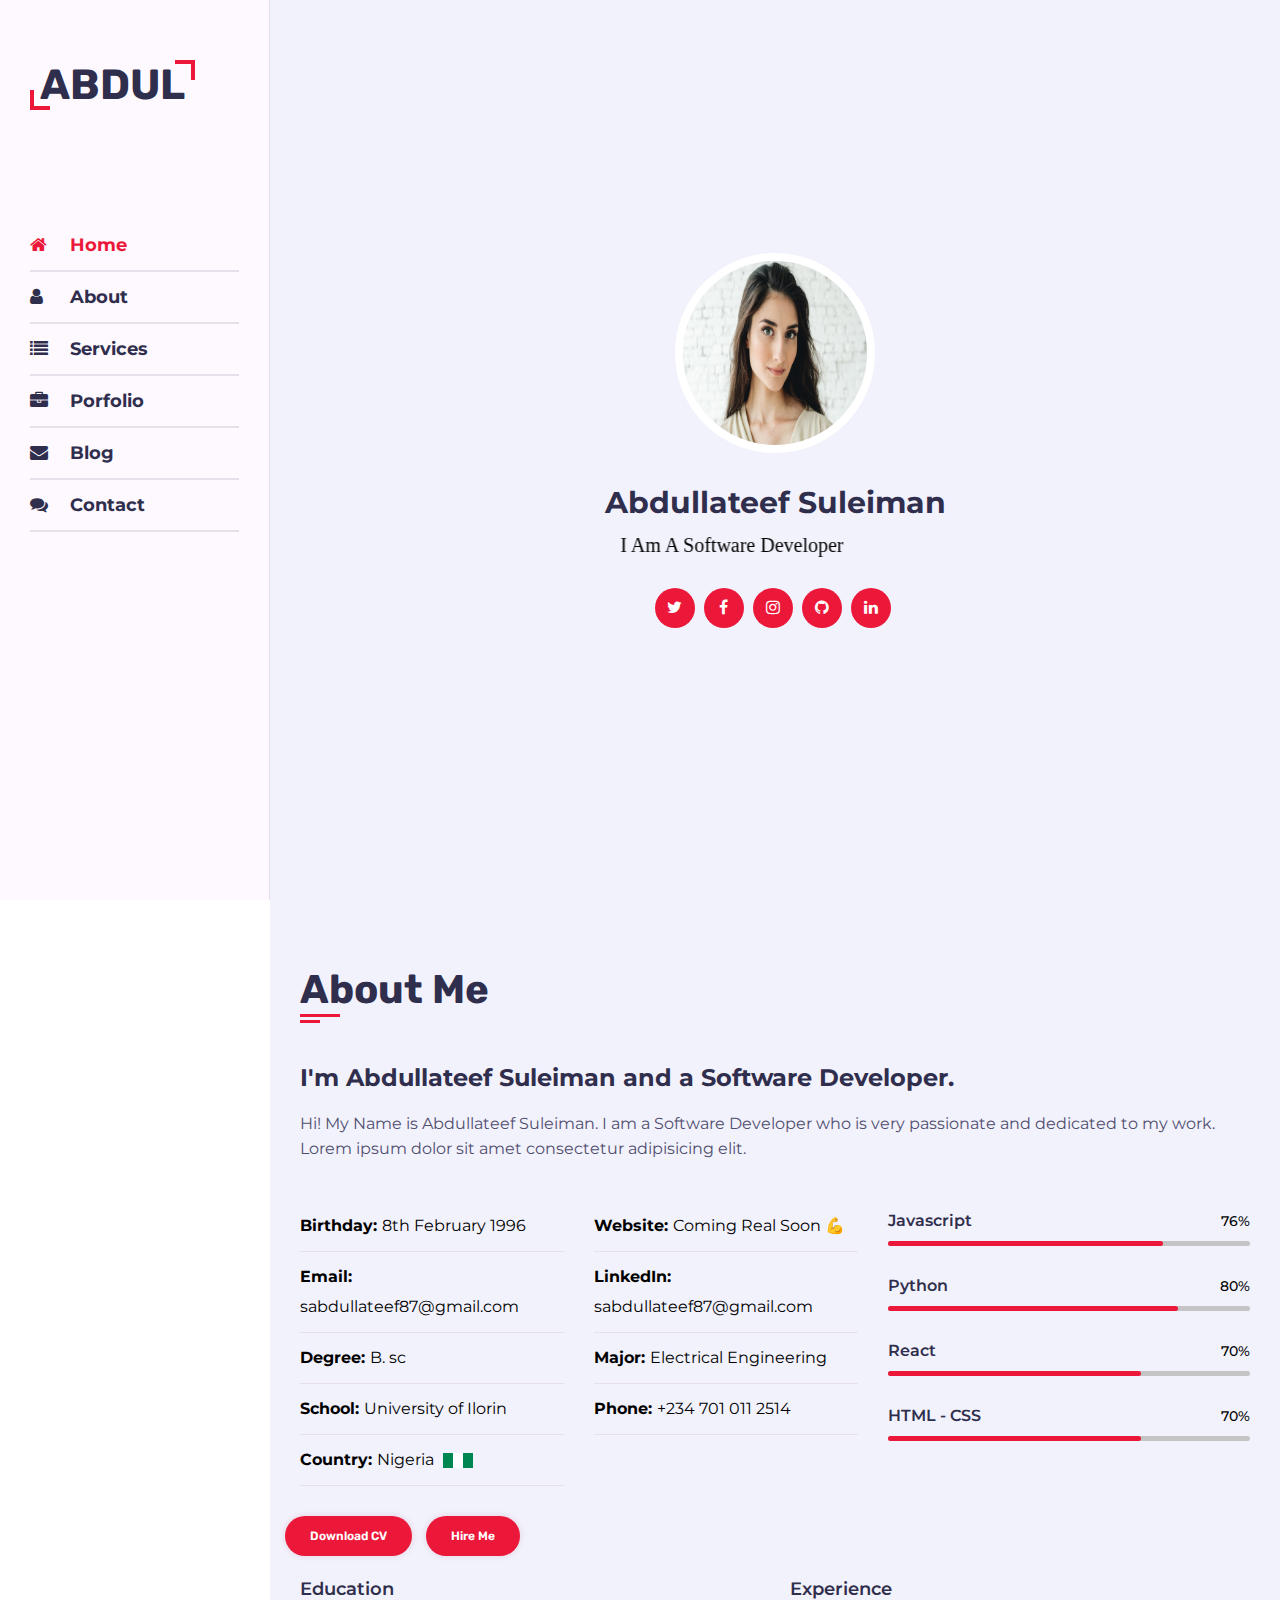
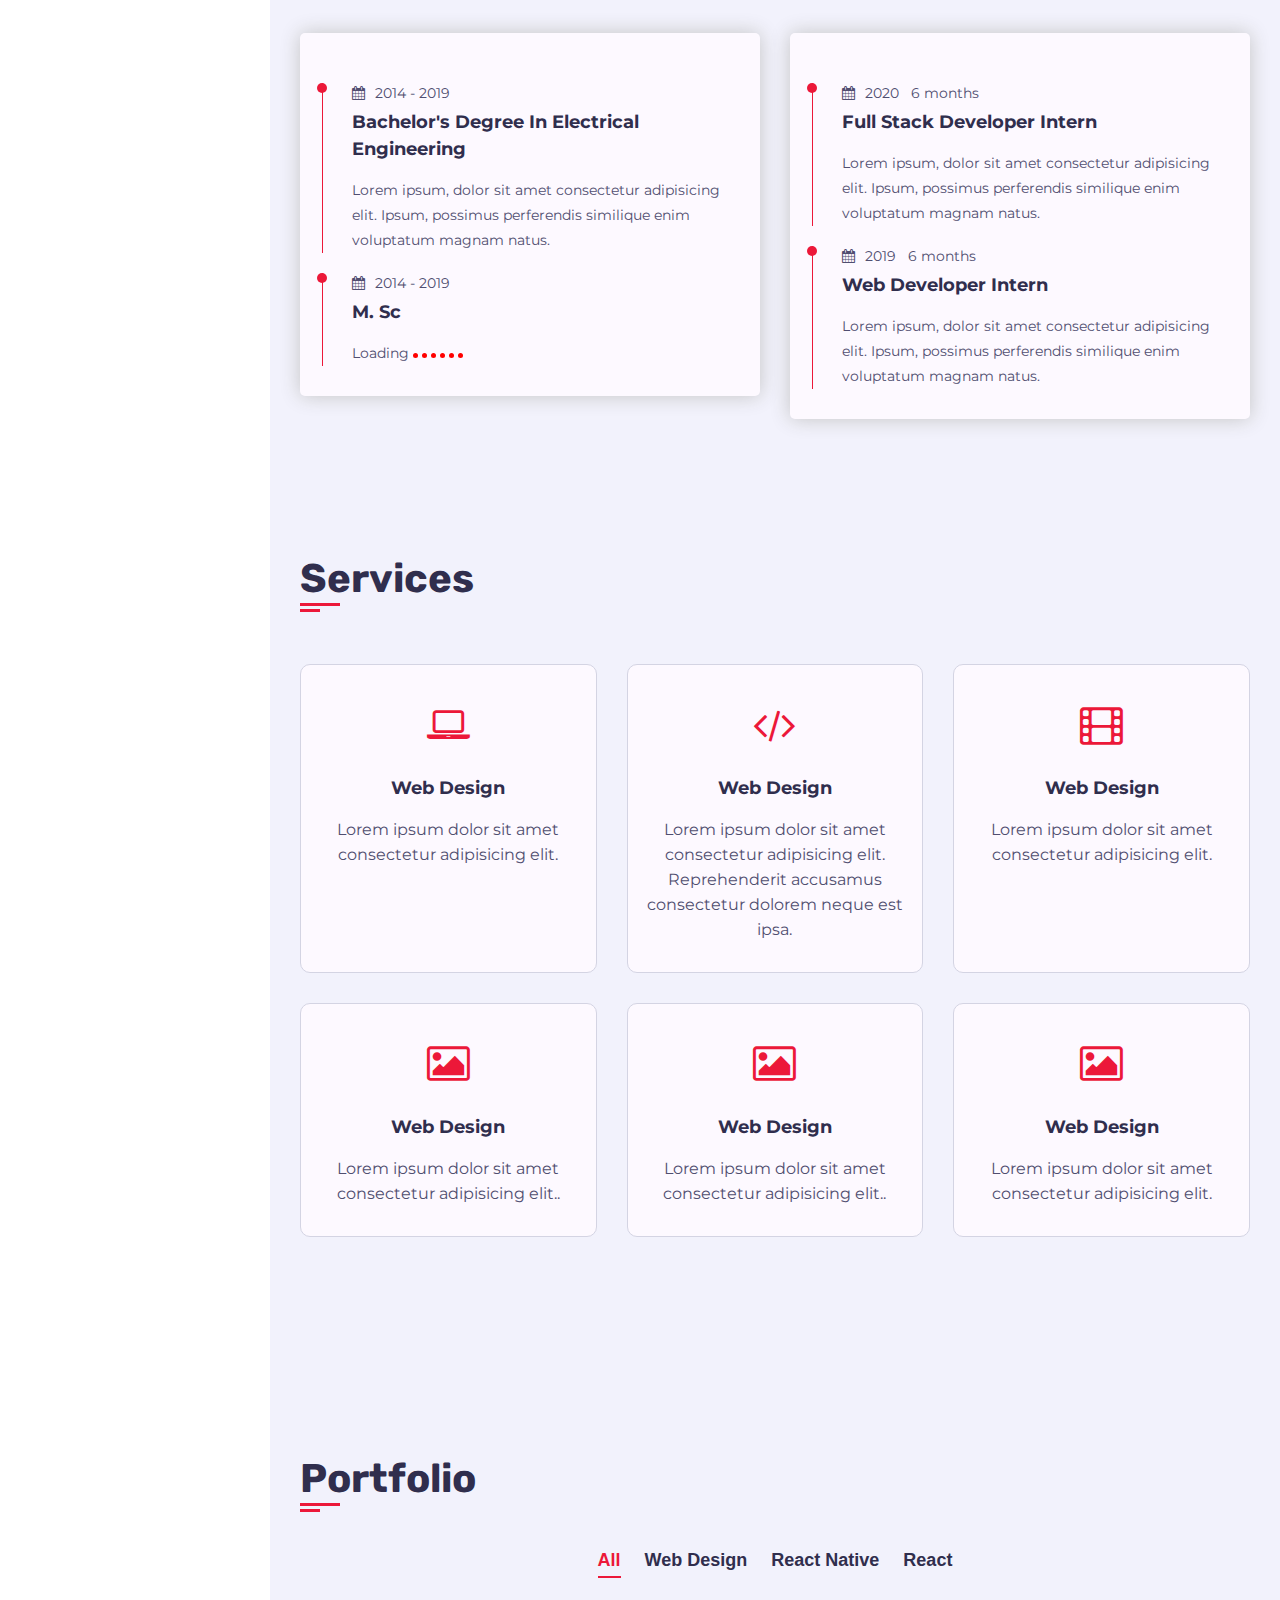
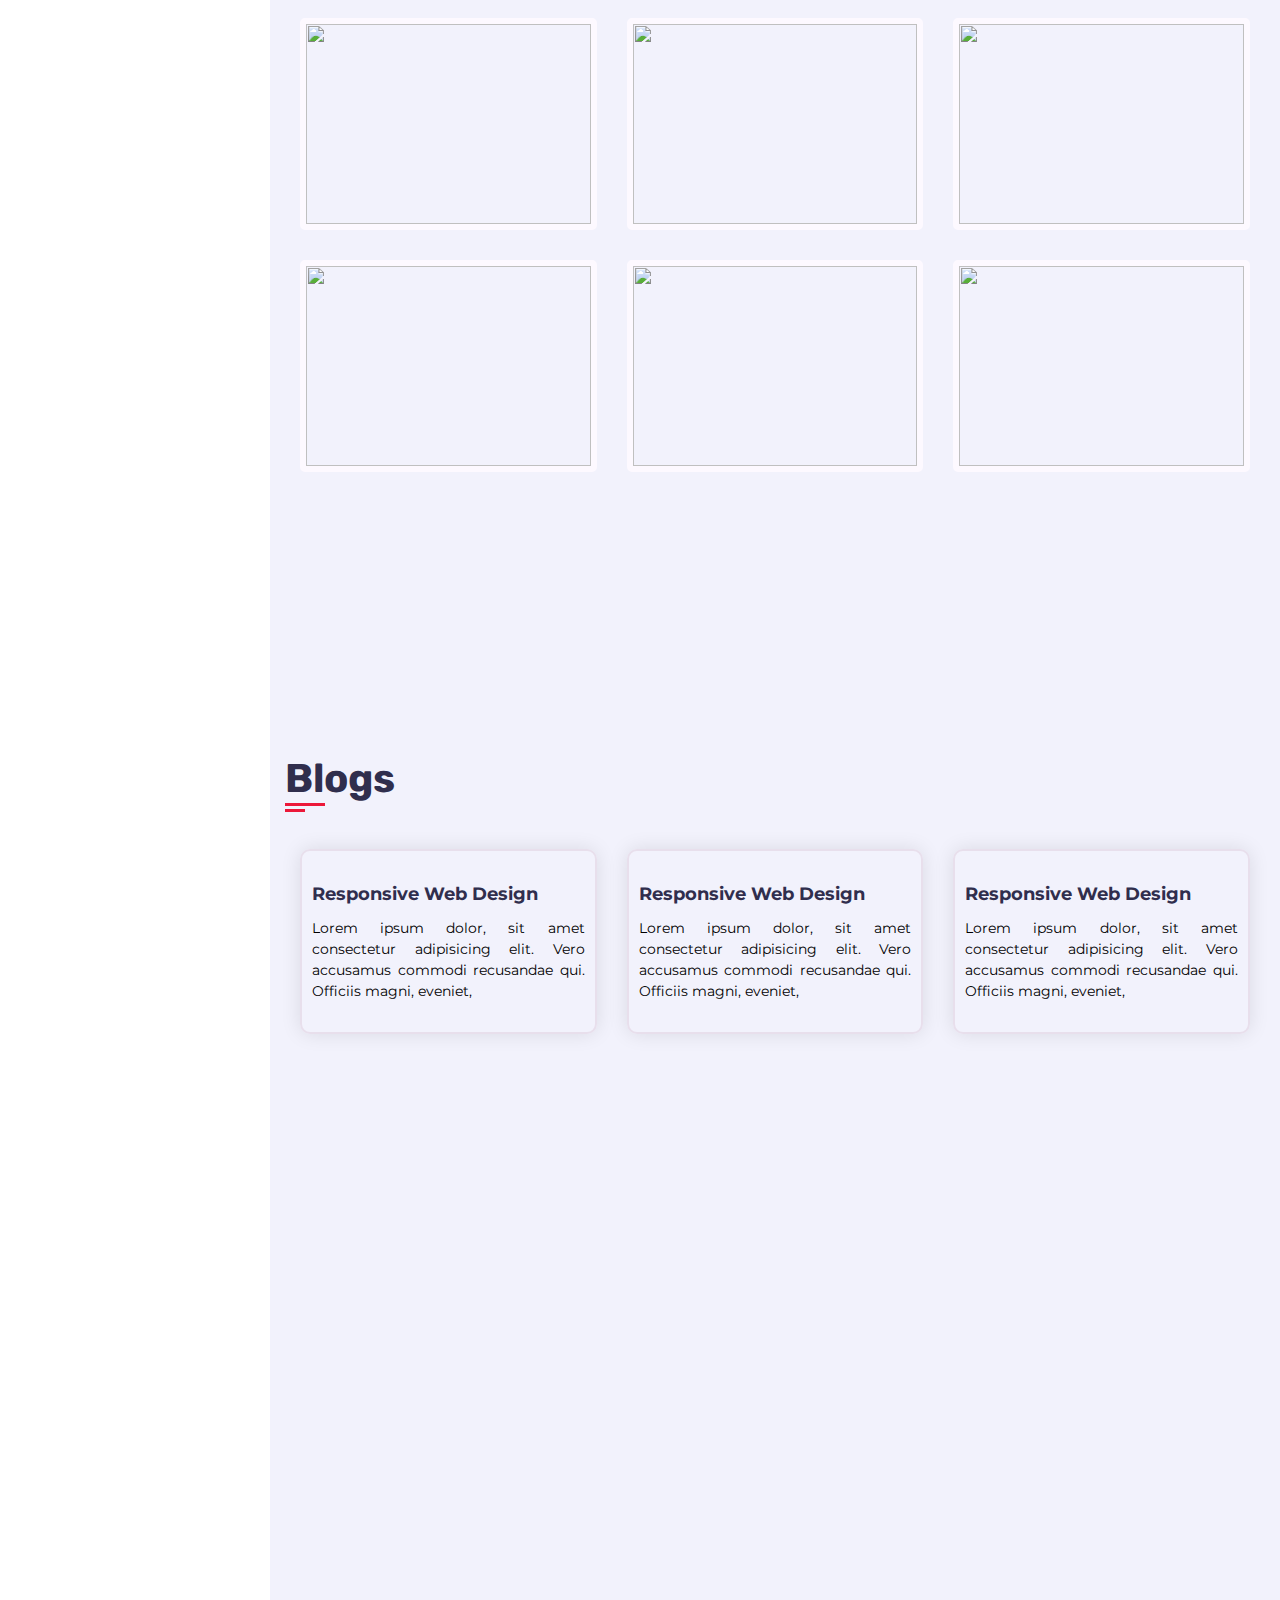
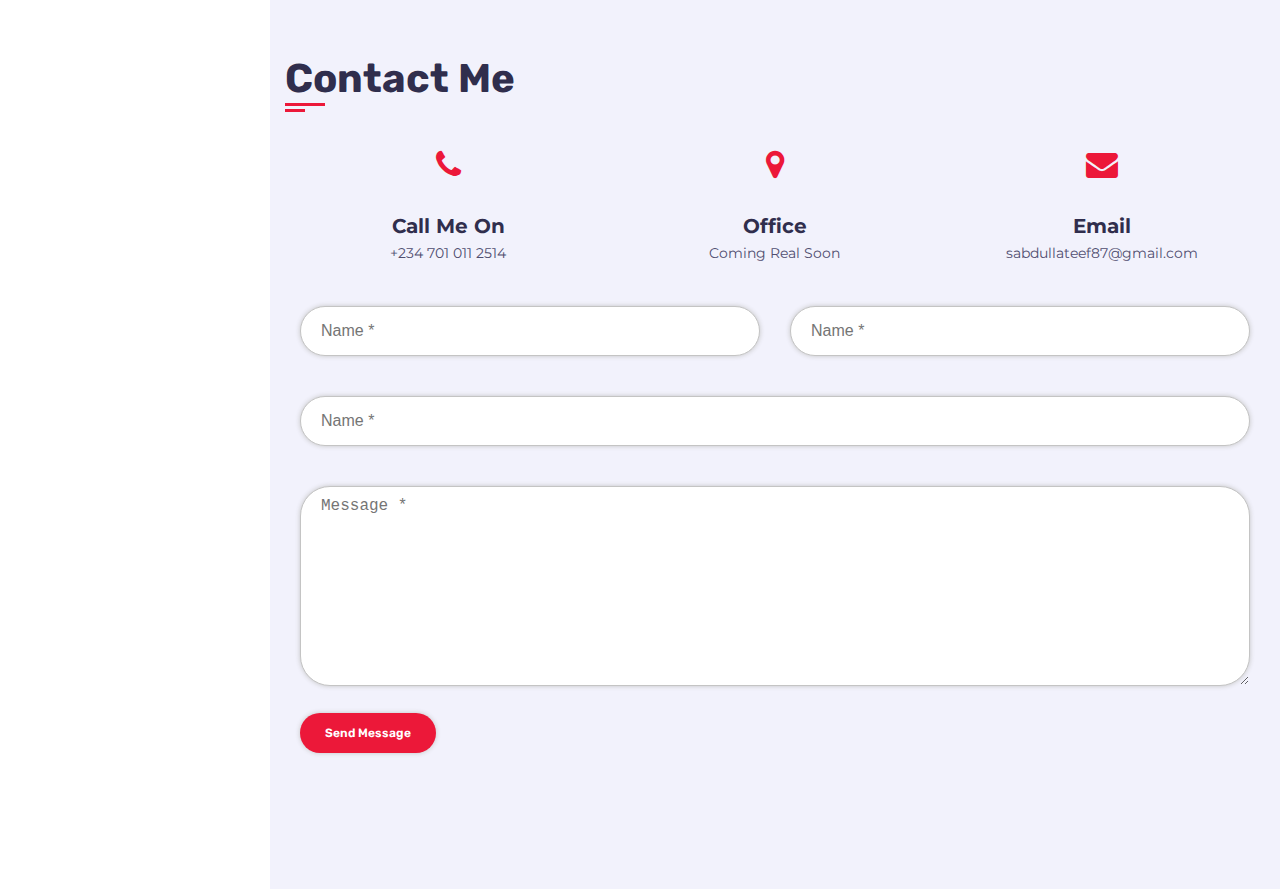
==== index.html @ 94147eec "pre submit" ====
<!DOCTYPE html>
<!--[if lt IE 7]>      <html class="no-js lt-ie9 lt-ie8 lt-ie7"> <![endif]-->
<!--[if IE 7]>         <html class="no-js lt-ie9 lt-ie8"> <![endif]-->
<!--[if IE 8]>         <html class="no-js lt-ie9"> <![endif]-->
<!--[if gt IE 8]>      <html class="no-js"> <!--<![endif]-->
<html>
  <head>
    <meta charset="utf-8" />
    <meta http-equiv="X-UA-Compatible" content="IE=edge" />
    <title>Abdullateef Suleimanp</title>
    <meta name="description" content="" />
    <meta name="viewport" content="width=device-width, initial-scale=1" />
    <link rel="stylesheet" href="CSS/styles.css" type="text/css" />
    <link rel="stylesheet" href="CSS/pink.css" type="text/css" />
  </head>
  <body>
    <!--[if lt IE 7]>
      <p class="browsehappy">
        You are using an <strong>outdated</strong> browser. Please
        <a href="#">upgrade your browser</a> to improve your experience.
      </p>
    <![endif]-->

    <!-- Main Container -->
    <div class="main-container">
      <!-- Aside Area -->
      <div class="aside">
        <!-- logo -->
        <div class="logo">
          <a href="#"> ABDUL</a>
        </div>

        <!-- Navbar Toggler -->
        <div class="nav-toggler">
          <span></span>
        </div>
        <!-- Nav -->
        <ul class="nav">
          <li>
            <a href="#" class="active"><i class="fa fa-home"></i>Home</a>
          </li>
          <li>
            <a href="#"><i class="fa fa-user"></i>About</a>
          </li>

          <li>
            <a href="#"><i class="fa fa-list"></i>Services</a>
          </li>
          <li>
            <a href="#"><i class="fa fa-briefcase"></i>Porfolio</a>
          </li>
          <li>
            <a href="#"><i class="fa fa-envelope"></i>Blog</a>
          </li>
          <li>
            <a href="#"><i class="fa fa-comments"></i>Contact</a>
          </li>
        </ul>
      </div>
      <!-- End Aside Area -->

      <!-- Main Content -->
      <div class="main-content">
        <!-- home sections -->
        <section class="home section">
          <div class="before-intro">
            <div class="intro">
              <img
                src="Images/01-shutterstock_476340928-Irina-Bg.jpg"
                alt="Suleiman Abdullateef"
              />
              <h1>Abdullateef Suleiman</h1>
              <p>
                <marquee
                  behavior="alternate"
                  direction="right"
                  scrolldelay="300"
                >
                  I Am A Software Developer
                </marquee>
              </p>
              <div class="social-links">
                <a href="#"><i class="fa fa-twitter"></i></a>
                <a href="#"><i class="fa fa-facebook"></i></a>
                <a href="#"><i class="fa fa-instagram"></i></a>
                <a href="#"><i class="fa fa-github"></i></a>
                <a href="#"><i class="fa fa-linkedin"></i></a>
              </div>
            </div>
          </div>
        </section>
        <!-- end of home sections -->

        <!-- About section starts -->
        <section class="about section">
          <div class="container">
            <div class="row">
              <div class="section-title padd-15">
                <h1>About Me</h1>
              </div>
            </div>
            <div class="row">
              <div class="about-content padd-15">
                <div class="row padd-15">
                  <div class="about-text">
                    <h3>I'm Abdullateef Suleiman and a Software Developer.</h3>
                    <p>
                      Hi! My Name is Abdullateef Suleiman. I am a Software
                      Developer who is very passionate and dedicated to my work.
                      Lorem ipsum dolor sit amet consectetur adipisicing elit.
                    </p>
                  </div>
                </div>

                <div class="row">
                  <div class="personal-info padd-15">
                    <div class="row">
                      <div class="info-item padd-15">
                        <p>Birthday: <span> 8th February 1996</span></p>
                      </div>
                      <div class="info-item padd-15">
                        <p>
                          Website:
                          <span
                            > Coming Real Soon
                              &#x1F4AA;</span
                            ></span
                          >
                        </p>
                      </div>
                      <div class="info-item padd-15">
                        <p>Email: <span> sabdullateef87@gmail.com</span></p>
                      </div>
                      <div class="info-item padd-15">
                        <p>LinkedIn: <span> sabdullateef87@gmail.com</span></p>
                      </div>
                      <div class="info-item padd-15">
                        <p>Degree: <span> B. sc</span></p>
                      </div>
                      <div class="info-item padd-15">
                        <p>
                          Major:
                          <span> Electrical Engineering</span>
                        </p>
                      </div>
                      <div class="info-item padd-15">
                        <p>
                          School:
                          <span> University of Ilorin</span>
                        </p>
                      </div>
                      <div class="info-item padd-15">
                        <p>Phone: <span> +234 701 011 2514</span></p>
                      </div>
                      <div class="info-item padd-15">
                        <p>Country: <span> Nigeria <span class="flag"></span></span></p>
                        
                      </div>
                    </div>

                    <div class="row">
                      <div class="buttons padd">
                        <a href="" class="btn">
                          Download CV
                        </a>
                          <a href="" class="btn">
                            Hire Me
                          </a>
                      </div>
                    </div>
                  </div>

                  <div class="skills padd-15">
                    <div class="row ">
                      <div class="skill-item padd-15">
                        <h5>Javascript</h5>
                        <div class="progress">
                          <div class="progress-in" style="width: 76%;"></div>
                          <div class="skill-percent">76%</div>
                        </div>
                      </div>

                      <div class="skill-item padd-15">
                        <h5>Python</h5>
                        <div class="progress">
                          <div class="progress-in" style="width: 80%;"></div>
                          <div class="skill-percent">80%</div>
                        </div>
                      </div>

                      <div class="skill-item padd-15">
                        <h5>React</h5>
                        <div class="progress">
                          <div class="progress-in" style="width: 70%;"></div>
                          <div class="skill-percent">70%</div>
                        </div>
                      </div>

                      <div class="skill-item padd-15">
                        <h5>HTML - CSS</h5>
                        <div class="progress">
                          <div class="progress-in" style="width: 70%;"></div>
                          <div class="skill-percent">70%</div>
                        </div>
                      </div>
                    </div>
                  </div>
                </div>


                
                <div class="row ed-ex">
                  <!-- Beginneing of educatiton -->
                  <div class="education padd-15">
                    <h3 class="title">
                      Education
                    </h3>
                    <div class="row">
                      <div class="timeline-box padd-15">
                        <div class="timeline shadow-dark">

                          <!-- timeline item starts -->
                          <div class="timeline-item">
                            <div class="circle-dot"></div>
                            <h6 class="timeline-date">
                              <i class="fa fa-calendar"></i> 2014 - 2019
                            </h6>
                            <h4 class="timeline-title">Bachelor's Degree in Electrical Engineering</h4>
                            <p class="timeline-text">Lorem ipsum, dolor sit amet consectetur adipisicing elit. 
                              Ipsum, possimus perferendis similique enim voluptatum magnam natus. 
                             </p>
                          </div>
                          <!-- timeline item ends -->

                          <!-- timeline item starts -->
                          <div class="timeline-item">
                            <div class="circle-dot"></div>
                            <h6 class="timeline-date">
                              <i class="fa fa-calendar"></i> 2014 - 2019
                            </h6>
                            <h4 class="timeline-title">M. sc</h4>
                            <p class="timeline-text">
                              Loading 
                              <span class="dots1"></span>
                              <span class="dots2"></span>
                              <span class="dots3"></span>
                              <span class="dots4"></span>
                              <span class="dots5"></span>
                              <span class="dots6"></span>
                            </p>
                          </div>
                          <!-- timeline item ends -->
                        </div>
                      </div>
                    </div>
                  </div>

                  <!-- Beginning of experience -->
                  <div class="experience padd-15">
                    <h3 class="title">
                      Experience
                    </h3>

                    <div class="row">
                      <div class="timeline-box padd-15">
                        <div class="timeline shadow-dark">

                          <!-- timeline item starts -->
                          <div class="timeline-item">
                            <div class="circle-dot"></div>
                            <h6 class="timeline-date">
                              <i class="fa fa-calendar"></i> 2020 &nbsp; 6 months
                            </h6>
                            <h4 class="timeline-title">Full Stack Developer Intern</h4>
                            <p class="timeline-text">Lorem ipsum, dolor sit amet consectetur adipisicing elit. 
                              Ipsum, possimus perferendis similique enim voluptatum magnam natus. 
                             </p>
                          </div>
                          <!-- timeline item ends -->

                          <!-- timeline item starts -->
                          <div class="timeline-item">
                            <div class="circle-dot"></div>
                            <h6 class="timeline-date">
                              <i class="fa fa-calendar"></i> 2019 &nbsp; 6 months
                            </h6>
                            <h4 class="timeline-title">Web developer intern </h4>
                            <p class="timeline-text">Lorem ipsum, dolor sit amet consectetur adipisicing elit. 
                              Ipsum, possimus perferendis similique enim voluptatum magnam natus. 
                              </p>
                          </div>
                          <!-- timeline item ends -->
                        </div>
                      </div>
                    </div>

                  </div>
                </div>

              </div>
            </div>
          </div>
        </section>
        <!-- end About sections -->

        <!-- services section -->
        <section class="services section">

          <div class="container">
            <div class="row">
              <div class="section-title padd-15">
                <h1>Services</h1>
              </div>
            </div>
            <div class="row">
              <!-- Sevice items -->
                <div class="service-item padd-15">
                  <div class="service-item-inner">
                    <div class="icon"><i class="fa fa-laptop"></i></div>
                    <h4>Web Design</h4>
                    <p>Lorem ipsum dolor sit amet consectetur adipisicing elit.</p>
                  </div>
                </div>
              <!-- end of service items -->
              <!-- Sevice items -->
                <div class="service-item padd-15">
                  <div class="service-item-inner">
                    <div class="icon"><i class="fa fa-code"></i></div>
                    <h4>Web Design</h4>
                    <p>Lorem ipsum dolor sit amet consectetur adipisicing elit.
                  Reprehenderit accusamus consectetur dolorem neque est ipsa.
                    </p>
                  </div>
              <!-- end of service items -->
            </div>

            <!-- Sevice items -->
            
              <div class="service-item padd-15">
                <div class="service-item-inner">
                  <div class="icon"><i class="fa fa-film"></i></div>
                  <h4>Web Design</h4>
                  <p>Lorem ipsum dolor sit amet consectetur adipisicing elit.</p>
                </div>
              </div>
            
            <!-- end of service items -->

            <!-- Sevice items -->
            
              <div class="service-item padd-15">
                <div class="service-item-inner">
                  <div class="icon"><i class="fa fa-photo"></i></div>
                  <h4>Web Design</h4>
                  <p>Lorem ipsum dolor sit amet consectetur adipisicing elit..</p>
                </div>
              </div>
           
            <!-- end of service items -->
            <!-- Sevice items -->
            
            <div class="service-item padd-15">
              <div class="service-item-inner">
                <div class="icon"><i class="fa fa-photo"></i></div>
                <h4>Web Design</h4>
                <p>Lorem ipsum dolor sit amet consectetur adipisicing elit..</p>
              </div>
            </div>
         
          <!-- end of service items -->
          <!-- Sevice items -->
            
          <div class="service-item padd-15">
            <div class="service-item-inner">
              <div class="icon"><i class="fa fa-photo"></i></div>
              <h4>Web Design</h4>
              <p>Lorem ipsum dolor sit amet consectetur adipisicing elit.</p>
            </div>
          </div>
          </div>
        </div>
        </section>
        <!-- end of services sections -->


        <!-- portfolio section  -->
        <section class="portfolio section">
          <div class="container">
            <div class="row">
              <div class="section-title padd-15">
                <h1>
                  Portfolio
                </h1>
              </div>
            </div>

            <div class="row">
              <div class="portfolio-filter padd-15">
                <button type="button" class="active" data-filter="all">All</button>
                <button type="button" data-filter="web-design">Web Design</button>
                <button type="button" data-filter="react-native">React Native</button>
                <button type="button" data-filter="react">React</button>
              </div>
            </div>

            <div class="row">

              <!-- portfolio item -->
              <div class="portfolio-item padd-15" data-category="web-design">
                <div class="portfolio-item-inner">
                  <div class="portfolio-img">
                    <img src="images/1.jpg" alt="">
                  </div>
                  <div class="portfolio-info">
                    <h4>Web Design</h4>
                    <div class="icon">
                      <i class="fa fa-search"></i>
                    </div>
                  </div>
                </div>
              </div>
              <!-- portfolio item ends -->

              <!-- portfolio item -->
              <div class="portfolio-item padd-15" data-category="web-design">
                <div class="portfolio-item-inner">
                  <div class="portfolio-img">
                    <img src="images/2.jpg" alt="">
                  </div>
                  <div class="portfolio-info">
                    <h4>Web Design</h4>
                    <div class="icon">
                      <i class="fa fa-search"></i>
                    </div>
                  </div>
                </div>
              </div>
              <!-- portfolio item ends -->

              <!-- portfolio item -->
              <div class="portfolio-item padd-15" data-category="react">
                <div class="portfolio-item-inner">
                  <div class="portfolio-img">
                    <img src="images/3.jpg" alt="">
                  </div>
                  <div class="portfolio-info">
                    <h4>React</h4>
                    <div class="icon">
                      <i class="fa fa-search"></i>
                    </div>
                  </div>
                </div>
              </div>
              <!-- portfolio item ends -->

              <!-- portfolio item -->
              <div class="portfolio-item padd-15" data-category="react">
                <div class="portfolio-item-inner">
                  <div class="portfolio-img">
                     <img src="images/4.jpg" alt="">
                  </div>
                  <div class="portfolio-info">
                    <h4>React</h4>
                    <div class="icon">
                      <i class="fa fa-search"></i>
                    </div>
                  </div>
                </div>
              </div>
              <!-- portfolio item ends -->
              <!-- portfolio item -->
              <div class="portfolio-item padd-15" data-category="react-native">
                <div class="portfolio-item-inner">
                  <div class="portfolio-img">
                     <img src="images/5.jpg" alt="">
                  </div>
                  <div class="portfolio-info">
                    <h4>React Native</h4>
                    <div class="icon">
                      <i class="fa fa-search"></i>
                    </div>
                  </div>
                </div>
              </div>
              <!-- portfolio item ends -->
              <!-- portfolio item -->
              <div class="portfolio-item padd-15" data-category="react-native">
                <div class="portfolio-item-inner">
                  <div class="portfolio-img">
                     <img src="images/6.jpg" alt="">
                  </div>
                  <div class="portfolio-info">
                    <h4>React Native</h4>
                    <div class="icon">
                      <i class="fa fa-search"></i>
                    </div>
                  </div>
                </div>
              </div>
              <!-- portfolio item ends -->
            </div>
          </div>
        </section>
        <!-- end of portfolio section  -->

        <!-- blog section  -->
        <section class="blog section">
          <div class="container">
            <div class="row">
              <div class="section-title">
                <h1>Blogs</h1>
              </div>
            </div>

            <div class="row">
              <!-- blg item -->
              <div class="blog-item  padd-15">
                <div class="blog-item-inner">
                  <div class="blog-img">
                    <img src="images/1.jpg" alt="">
                    <div class="blog-date">
                      4 Jun 2020
                    </div>
                  </div>
                  <div class="blog-info">
                    <h4 class="blog-title">Responsive Web Design</h4>
                    <p class="blog-description">Lorem ipsum dolor, 
                      sit amet consectetur adipisicing elit.
                      Vero accusamus commodi recusandae qui. Officiis magni, eveniet,
                      
                      
                    </p>
                  </div>
                </div>
              </div>
              <!-- blog item end -->

              <!-- blg item -->
              <div class="blog-item padd-15">
                <div class="blog-item-inner">
                  <div class="blog-img">
                    <img src="images/1.jpg" alt="">
                    <div class="blog-date">
                      4 Jun 2020
                    </div>
                  </div>
                  <div class="blog-info">
                    <h4 class="blog-title">Responsive Web Design</h4>
                    <p class="blog-description">Lorem ipsum dolor, 
                      sit amet consectetur adipisicing elit.
                      Vero accusamus commodi recusandae qui. Officiis magni, eveniet,
                      
                      
                    </p>
                  </div>
                </div>
              </div>
              <!-- blog item end -->

              <!-- blg item -->
              <div class="blog-item  padd-15">
                <div class="blog-item-inner">
                  <div class="blog-img">
                    <img src="images/1.jpg" alt="">
                    <div class="blog-date">
                      4 Jun 2020
                    </div>
                  </div>
                  <div class="blog-info">
                    <h4 class="blog-title">Responsive Web Design</h4>
                    <p class="blog-description">Lorem ipsum dolor, 
                      sit amet consectetur adipisicing elit.
                      Vero accusamus commodi recusandae qui. Officiis magni, eveniet,
                      
                      
                    </p>
                  </div>
                </div>
              </div>
              <!-- blog item end -->
            </div>

            
          </div>
        </section>
        <!-- end of blog section  -->

        <!-- contact section  -->
        <section class="contact section">
          <div class="container"> 
            <div class="row">
              <div class="section-title">
                <h1>Contact Me</h1>
              </div>
            </div>

            <div class="row">
                <div class="contact-info-item padd-15">
                  <div class="icon"><i class="fa fa-phone"></i> </div>
                  <h4>Call Me On</h4>
                  <p>+234 701 011 2514</p>
                </div>
  
                <div class="contact-info-item padd-15">
                  <div class="icon"><i class="fa fa-map-marker"></i> </div>
                  <h4>Office</h4>
                  <p>Coming Real Soon</p>
                </div>
  
                <div class="contact-info-item padd-15">
                  <div class="icon"><i class="fa fa-envelope"></i> </div>
                  <h4>Email</h4>
                  <p>sabdullateef87@gmail.com</p>
                </div>
            </div>

            <!-- contact form part  -->
            <!-- <div class="row"> -->
              <form action="" class="contact-form"> 
                <div class="row">
                  <div class="form-group col-6 padd-15">
                    <input type="text" class="form-control" placeholder="Name *">
                  </div>

                  <div class="form-group col-6 padd-15">
                    <input type="text" class="form-control" placeholder="Name *">
                  </div>
                </div>

                <div class="row">
                  <div class="form-group col-12 padd-15">
                    <input type="text" class="form-control" placeholder="Name *">
                  </div>
                </div>

                <div class="row">
                  <div class="form-group col-12 padd-15">
                    <textarea type="text" class="form-control" placeholder="Message *"></textarea>
                  </div>
                </div>

                <div class="row">
                  <div class="form-group col-12 padd-15">
                    <button type="submit" class="btn">
                      Send Message
                    </button>
                  </div>
                </div>
              </form>
            <!-- </div> -->

            <!-- end of contact form   -->
          </div>
        </section>
        <!-- end of contact section  -->
        
      <!-- End Main Content -->
    </div>
    <!-- Main Container -->
          <div class="lightbox">
            <div class="lightbox-content">
              <div class="lightbox-close">&times;</div>
              <div class="lightbox-img">
                <img src="" alt="">
              </div>
              <div class="lightbox-caption">
                <div class="caption-text">
                 
                </div>
                <div class="caption-count"></div>
              </div>
            </div>
            <div class="lightbox-controls">
              <div class="prev" onclick="previousItem()"><i class="fa fa-angle-left"></i></div>
              <div class="next" onclick="nextItem()"><i class="fa fa-angle-right"></i></div>
            </div>
          </div>

    <script src="JS/script.js" async defer></script>
  </body>
</html>
---- CSS/styles.css ----
@import url("https://stackpath.bootstrapcdn.com/font-awesome/4.7.0/css/font-awesome.min.css");
@import url("https://fonts.googleapis.com/css2?family=Montserrat:wght@300;400;500;600&display=swap");
@import url("https://fonts.googleapis.com/css2?family=Montserrat:wght@300;400;500;600&family=Rubik:wght@600;700;800&display=swap");
/* General Styles */
body {
  margin: 0;
  line-height: 1.5;
  font-family: "Montserrat", sans-serif;
  font-weight: 400;
}
* {
  margin: 0;
  padding: 0;
  outline: none;
  box-sizing: border-box;
  text-decoration: none;
}
::before,
::after {
  box-sizing: border-box;
}

.section {
  background-color: #f2f2fc;
  min-height: 100vh;
  display: block;
  padding: 0 30px;
}
.section .container {
  padding-top: 60px;
  padding-bottom: 70px;
}
.section-title {
  /* background-color: red; */
  width: 100%;
  flex: 0 0 100%;
}
.section-title h1 {
  font-size: 40px;
  color: #302e4d;
  font-family: "Rubik", sans-serif;
  font-weight: 700;
  position: relative;
  margin-bottom: 40px;
}
.section-title h1::before {
  content: "";
  width: 40px;
  height: 3px;
  background-color: #ec1839;
  position: absolute;
  top: 90%;
  left: 0px;
}
.section-title h1::after {
  content: "";
  width: 20px;
  height: 3px;
  background-color: #ec1839;
  position: absolute;
  top: 100%;
  left: 0px;
}

.row {
  display: flex;
  flex-wrap: wrap;
  margin-right: -15px;
  margin-left: -15px;
  position: relative;
}
.padd-15 {
  padding-left: 15px;
  padding-right: 15px;
}
.main-content {
  padding-left: 270px;
}
.container {
  max-width: 1100px;
  /* background-color: red; */
  margin: auto;
}
/* Aside style */
.aside {
  width: 270px;
  background-color: #fdf9ff;
  position: fixed;
  height: 100%;
  left: 0;
  top: 0;
  z-index: 10;
  border-right: 1px solid #e8dfec;
  padding: 30px;
}
.aside .logo {
  padding: 30px 0;
  transition: all 0.3s ease;
}
.aside .logo:hover {
  transform: scale(0.95);

  color: #302e4d;
}

.aside .nav {
  /* background-color: #ededed; */
  margin: 80px 0;
  list-style: none;
}
.aside .logo a {
  font-size: 42px;
  font-family: "Rubik", sans-serif;
  color: #302e4d;
  font-weight: 700;
  text-decoration: none;
  display: inline-block;
  /* background-color: #ededed; */
  position: relative;
  padding: 0 10px;
  line-height: 50px;
  animation: changeColor 5s infinite;
}
@keyframes changeColor {
  0% {
    color: #302e4d;
  }
  50% {
    color: blue;
  }
  100% {
    color: #ec1839;
  }
}

.aside .logo a::before {
  content: "";
  width: 20px;
  height: 20px;
  border-bottom: 4px solid #ec1839;
  border-left: 4px solid #ec1839;
  position: absolute;
  bottom: 0;
  left: 0;
}

.aside .logo a::after {
  content: "";
  width: 20px;
  height: 20px;
  border-top: 4px solid #ec1839;
  border-right: 4px solid #ec1839;
  position: absolute;
  top: 0;
  right: 0;
}
.aside .nav-toggler {
  width: 40px;
  height: 40px;
  border-radius: 5px;
  background-color: #ffffff;
  position: fixed;
  top: 30px;
  left: 300px;
  z-index: 20;
  display: flex;
  justify-content: center;
  align-items: center;
  display: none;
  /* position: relative; */
}
.aside .nav-toggler span {
  height: 3px;
  width: 25px;
  /* display: inline-block; */
  /* display: none; */
  border-radius: 20px;
  background-color: #ec1839;
  position: relative;
}
.aside .nav-toggler span::before {
  content: "";
  position: absolute;
  height: 3px;
  width: 25px;
  background-color: #ec1839;
  left: 0;
  top: -6px;
}
.aside .nav-toggler span::after {
  content: "";
  position: absolute;
  height: 3px;
  width: 25px;
  background-color: #ec1839;
  left: 0;
  top: 6px;
}
.aside .nav li {
  display: block;
  border-bottom: 2px solid #e8dfec;
}
.aside .nav li {
  display: block;
  border-bottom: 2px solid #e8dfec;
}
.aside .nav li a {
  text-decoration: none;
  font-size: 18px;
  font-weight: 700;
  color: #302e4d;
  line-height: 50px;
  transition: all 0.3s ease;
  display: block;
}
.aside .nav li a:not(.active):hover {
  padding-left: 5px;
  color: #ec1839;
}
.aside .nav li a .fa {
  margin-right: 10px;
  display: inline-block;
  width: 30px;
  height: 30px;
}

/* Home style */

.home {
  display: flex;
}
.home .before-intro {
  margin: auto;
}
.home .intro {
  text-align: center;
}
.home .intro img {
  width: 200px;
  height: 200px;
  border-radius: 50%;
  border: 8px solid #ffffff;
}
.home .intro h1 {
  font-size: 30px;
  color: #302e4d;
  font-weight: 700;
  margin: 20px 0 5px 0px;
}
.home .intro p {
  font-size: 20px;
  font-weight: 100;
  font-family: cursive;
  text-decoration: none;
  /* color: #ec1839; */
}

.home .intro .social-links {
  margin: 20px 0;
  display: block;
}
.home .intro .social-links a {
  height: 40px;
  width: 40px;
  display: inline-block;
  text-align: center;
  line-height: 40px;
  color: #ffffff;
  background-color: #ec1839;
  border-radius: 50%;
  margin-right: 5px;
  transition: all 0.1s ease;
}
.home .intro .social-links a:hover {
  transform: scale(1.1);
}

.hidden {
  display: none;
}

/* about section stlyes */
.about {
  min-height: 100vh !important;
}
.about .about-content {
  flex: 0 0 100%;
  width: 100%;
}
.about .about-content .about-text {
  flex: 0 0 100%;
  width: 100%;
}
.about .about-content .about-text h3 {
  font-size: 24px;
  margin-bottom: 15px;
  color: #302e4d;
  font-weight: 700;
}
.about .about-content .about-text p {
  font-size: 16px;
  line-height: 25px;
  color: #504e70;
}

.about .about-content .personal-info {
  /* background-color: red; */
  flex: 0 0 60%;
  margin-top: 40px;
}
.about .about-content .personal-info .info-item {
  /* background-color: red; */
  flex: 0 0 50%;
  line-height: 30px;
}
.about .about-content .personal-info .info-item p {
  font-weight: 700;
  padding: 10px 0;
  font-size: 16px;
  border-bottom: 1px solid #e8dfec;
}
.about .about-content .personal-info .info-item p span {
  font-weight: 400;
  position: relative;
}
.about .about-content .personal-info .buttons {
  margin-top: 30px;
}
.about .about-content .personal-info .buttons a.btn {
  background-color: #ec1839;
  line-height: 20px;
  text-align: center;
  padding: 10px 25px;
  display: inline-block;
  border-radius: 50px;
  text-decoration: none;
  color: #ffffff;
  font-size: 12px;
  font-family: "Rubik", sans-serif;
  font-weight: 600;
  margin-right: 10px;
  transition: all 0.2s ease;
  box-shadow: 0 0 5px 2px #e8dfec;
}
.about .about-content .personal-info .buttons a.btn:hover {
  transform: scale(1.1);
}
.flag {
  display: inline-block;
  align-items: center;
  width: 10px;
  height: 15px;
  background-color: white;
  position: relative;
  top: 3px;
  left: 5px;
  margin-left: 10px;
}
.flag::before {
  content: "";
  width: 10px;
  height: 15px;
  background-color: #008751;
  position: absolute;
  top: 0px;
  left: -100%;
}
.flag::after {
  content: "";
  width: 10px;
  height: 15px;
  background-color: #008751;
  position: absolute;
  top: 0px;
  left: 100%;
}
.about .about-content .skills {
  /* background-color: blue; */
  flex: 0 0 40%;
  margin-top: 40px;
}

.about .about-content .skills .skill-item {
  /* background-color: red; */
  flex: 0 0 100%;
  margin-bottom: 20px;
}
.about .about-content .skills .skill-item h5 {
  line-height: 40px;
  font-weight: 600;
  font-size: 16px;
  color: #302e4d;
}
.about .about-content .skills .skill-item .progress {
  background-color: #c4c4c4;
  height: 5px;
  border-radius: 10px;
  width: 100%;
  position: relative;
}
.about .about-content .skills .skill-item .progress .progress-in {
  position: absolute;
  top: 0;
  left: 0;
  background-color: #ec1839;
  height: 100%;
  border-radius: 10px;
}
.about .about-content .skills .skill-item .progress .skill-percent {
  line-height: 40px;
  position: absolute;
  right: 0;
  top: -40px;
  font-size: 14px;
  font-weight: 500;
}
.about .about-content .education {
  /* background-color: red; */
  flex: 0 0 50%;
  max-width: 50%;
}

.about .about-content .experience {
  /* background-color: green; */
  flex: 0 0 50%;
  max-width: 50%;
}

.about .about-content .ed-ex {
  margin-top: 20px;
}
.about .about-content h3.title {
  font-size: 18px;
  font-weight: 600;
  color: #302e4d;
  margin-bottom: 30px;
}
.shadow-dark {
  box-shadow: 0px 0px 20px #c4c4c4;
}
.about .about-content .timeline-box {
  flex: 0 0 100%;
  width: 100%;
}
.about .about-content .timeline {
  background-color: #fdf9ff;
  padding: 30px 15px;
  border-radius: 5px;
  width: 100%;
}
.about .about-content .timeline-item {
  position: relative;
  padding-left: 37px;
}
.about .about-content .timeline-item::before {
  content: "";
  width: 1px;
  height: 100%;
  position: absolute;
  background-color: #ec1839;
  top: 0;
  left: 7px;
}
.dots1,
.dots2,
.dots3,
.dots4,
.dots5,
.dots6 {
  width: 5px;
  height: 5px;
  background-color: red;
  display: inline-block;
  border-radius: 50%;
}
.dots1 {
  animation: change 1s infinite;
}
.dots2 {
  animation: change 3s infinite;
}
.dots3 {
  animation: change 5s infinite;
}
.dots4 {
  animation: change 7s infinite;
}
.dots5 {
  animation: change 9s infinite;
}
.dots6 {
  animation: change 6s infinite;
}

@keyframes change {
  0% {
    background-color: gray;
  }

  100% {
    background-color: #e8dfec;
  }
}
.about .about-content .timeline .timeline-date {
  color: #504e70;
  font-weight: 400;
  font-size: 14px;
  margin-bottom: 5px;
  margin-top: 20px;
}
.about .about-content .timeline .timeline-date .fa {
  margin-right: 6px;
}
.about .about-content .timeline .timeline-text {
  /* text-align: justify; */
  font-size: 14px;
  color: #504e70;
  line-height: 25px;
}
.about .about-content .timeline .timeline-title {
  font-weight: 700;
  font-size: 18px;
  margin-bottom: 15px;
  text-transform: capitalize;
  color: #302e4d;
}
.about .about-content .timeline .circle-dot {
  width: 10px;
  height: 10px;
  background-color: #ec1839;
  position: absolute;
  left: 2px;
  top: 0px;
  border-radius: 50%;
}
/* services section */
.services .container {
  padding-bottom: 0px;
}
.services .service-item {
  flex: 0 0 33.33%;
  max-width: 33.33%;
  padding: 15px;
  display: flex;
  display: -ms-flexbox;
  /* margin-bottom: px; */
}

.services .service-item-inner {
  background-color: #fdf9ff;
  border: 1px solid #d4d4e3;
  border-radius: 10px;
  padding: 30px 15px;
  text-align: center;
  transition: all 0.3s ease;
}

.services .service-item-inner:hover {
  box-shadow: 0 0 20px #d4d4e3;
}
.services .service-item-inner .icon {
  height: 60px;
  width: 60px;
  display: block;
  margin: 0 auto 20px;
  transition: all 0.2s ease;
}
.services .service-item-inner .icon .fa {
  width: 100%;
  height: 100%;
  font-size: 40px;
  color: #ec1839;
  line-height: 60px;
  border-radius: 50%;
  transition: all 0.2s ease;
}
.services .service-item-inner:hover .icon .fa {
  background-color: red;
  color: #ffffff;
  font-size: 25px;
}
.services .service-item-inner h4 {
  font-size: 18px;
  margin-bottom: 15px;
  color: #302e4d;
  font-weight: 700;
}
.services .service-item-inner p {
  font-size: 16px;
  color: #504e70;
  line-height: 25px;
}

/* portfolio section */
.portfolio .portfolio-filter {
  /* background-color: red; */
  flex: 0 0 100%;
  max-width: 100%;
  text-align: center;
  margin-bottom: 40px;
}
.portfolio .portfolio-filter button {
  border: none;
  background-color: transparent;
  font-size: 18px;
  font-weight: 700;
  text-transform: capitalize;
  margin: 0 10px;
  color: #302e4d;
  cursor: pointer;
}
.portfolio .portfolio-filter button.active {
  border-bottom: 2px solid #ec1839;
  color: #ec1839;
  padding-bottom: 5px;
  transition: all 0.5s ease;
}
.portfolio .portfolio-item.hide {
  display: none;
}
.portfolio .portfolio-item.show {
  display: block;
  animation: showItem 0.5s ease;
}
@keyframes showItem {
  0% {
    transform: scale(0.8);
    opacity: 0;
  }
  100% {
    transform: scale(1);
    opacity: 1;
  }
}
.portfolio .portfolio-item {
  flex: 0 0 33.33%;
  max-width: 33.33%;
  margin-bottom: 30px;
}
.portfolio .portfolio-item .portfolio-item-inner {
  border: 6px solid #fdf9ff;
  border-radius: 5px;
  position: relative;
  transition: all 0.3s ease;
}
.portfolio .portfolio-item .portfolio-item-inner:hover .portfolio-info h4 {
  transform: translateX(20px);
  opacity: 1;
}

.portfolio .portfolio-item .portfolio-info h4 {
  font-size: 18px;
  font-weight: 700;
  color: #ffffff;
  transition: all 0.4s ease;
  opacity: 0;
}

.portfolio .portfolio-item .portfolio-img {
  height: 200px;
}
.portfolio .portfolio-item .portfolio-img img {
  width: 100%;
  height: 100%;
}
.portfolio .portfolio-item .portfolio-info {
  position: absolute;
  top: 0px;
  left: 0px;
  background-color: rgba(0, 0, 0, 0.8);
  width: 100%;
  height: 100%;
  z-index: 1;
  padding: 30px;
  opacity: 0;
  transition: all 0.4s ease;
}
.portfolio .portfolio-item .portfolio-info:hover {
  opacity: 1;
}
.portfolio .portfolio-item .portfolio-item-inner:hover .icon {
  transform: translateX(-20px);
  opacity: 1;
}
.portfolio .portfolio-item .portfolio-info .icon {
  height: 40px;
  width: 40px;
  background-color: #fff;
  text-align: center;
  border-radius: 50%;
  position: absolute;
  right: 30px;
  bottom: 30px;
  opacity: 0;
  transition: all 0.4s ease;
}
.portfolio .portfolio-item .portfolio-info .icon .fa {
  line-height: 40px;
  color: #ec1839;
}

/* lightbox */
.lightbox {
  width: 100%;
  height: 100%;
  background-color: rgba(0, 0, 0, 0.8);
  position: fixed;
  top: 0;
  left: 0;
  z-index: 10;
  display: none;
  align-items: center;
  justify-content: center;
  cursor: zoom-out;
}
.lightbox.open {
  display: flex;
}

.lightbox .lightbox-content img {
  width: 300px;
  height: 300px;
  max-height: 400px;
  cursor: pointer;
}

/* .lightbox .lightbox-content .lightbox-img {
} */
@keyframes slideInLeft {
  0% {
    transform: translateX(100%);
  }
  100% {
    transform: translateX(0px);
  }
}
.lightbox .lightbox-content {
  position: relative;
}

.lightbox.open .lightbox-content {
  animation: lightBoxImage 0.5s ease;
}
@keyframes lightBoxImage {
  0% {
    transform: scale(0.8);
  }
  100% {
    transform: scale(1);
  }
}

.lightbox .lightbox-content .lightbox-caption {
  position: absolute;
  left: 0;
  bottom: -20px;
  width: 100%;
  display: flex;
  justify-content: space-between;
  color: #fff;
  font-weight: 400;
  font-size: 16px;
}
.lightbox .lightbox-content .lightbox-close {
  width: 40px;
  height: 40px;
  position: absolute;
  font-size: 32px;
  text-align: right;
  top: -40px;
  right: 0;
  color: #ffffff;
  line-height: 40px;
}
.lightbox .lightbox-content .lightbox-close .fa {
  font-weight: 400;
}
.lightbox .lightbox-controls .next,
.lightbox .lightbox-controls .prev {
  width: 40px;
  height: 40px;
  background-color: #ffffff;
  text-align: center;
  border-radius: 50%;
  cursor: pointer;
  position: absolute;
}
.lightbox .lightbox-controls .next {
  right: 30px;
}
.lightbox .lightbox-controls .prev {
  left: 30px;
}

.lightbox .lightbox-controls .next .fa {
  line-height: 40px;
  color: #ec1839;
  font-weight: 700;
  font-size: 18px;
}
.lightbox .lightbox-controls .prev .fa {
  line-height: 40px;
  color: #ec1839;
  font-weight: 700;
  font-size: 18px;
}

/* blog seectio  */

.blog .blog-item {
  flex: 0 0 33.33%;
  max-width: 33.33%;
  /* background-color: red; */
  /* overflow: hidden; */
}
.blog .blog-item .blog-item-inner {
  border-radius: 10px;
  border: 2px solid #e8dfec;
  box-shadow: 0 0 20px rgba(0, 0, 0, 0.1);
}

.blog .blog-item .blog-item-inner .blog-img img {
  width: 100%;
  display: block;
  transition: all 0.3s ease;
}
.blog .blog-item .blog-item-inner .blog-img {
  position: relative;
  overflow: hidden;
}
.blog .blog-item .blog-item-inner .blog-img .blog-date {
  background-color: #ec1839;
  position: absolute;
  border-radius: 5px;
  color: #ffffff;
  padding: 5px;
  font-size: 14px;
  bottom: 10px;
  left: 10px;
}
.blog .blog-item .blog-item-inner .blog-img img:hover {
  transform: scale(1.1);
}
.blog .blog-item .blog-item-inner .blog-info {
  padding: 30px 10px;
  text-align: justify;
}
.blog .blog-item .blog-item-inner .blog-info h4.blog-title {
  font-size: 18px;
  color: #302e4d;
  margin-bottom: 10px;
}
.blog .blog-item .blog-item-inner .blog-info .blog-description {
  font-size: 14px;
}

/* contact section   */
.contact .container {
  padding-bottom: 20px;
}
.contact .contact-info-item {
  flex: 0 0 33.33%;
  display: block;
  text-align: center;
  cursor: grab;
  margin-bottom: 40px;
}
.contact .contact-info-item .icon .fa {
  font-size: 32px;
  color: #ec1839;
  margin-bottom: 30px;
  transition: all 1s ease;
}
.contact .contact-info-item:hover .icon .fa {
  transform: rotateY(360deg);
}
.contact .contact-info-item h4 {
  font-size: 20px;
  color: #302e4d;
  text-transform: capitalize;
}
.contact .contact-info-item p {
  font-size: 14px;
  color: #504e70;
  line-height: 25px;
}
.contact .contact-form .form-group.col-6 {
  flex: 0 0 50%;
  max-width: 50%;
  display: block;
}
.contact .contact-form .form-group.col-12 {
  flex: 0 0 100%;
  max-width: 100%;
  display: block;
}
.contact .contact-form .form-control {
  width: 100%;
  height: 50px;
  box-shadow: 0 0 5px #c4c4c4;
  border: 1px solid #c4c4c4;
  border-radius: 30px;
  padding: 10px 20px;
  font-size: 16px;
  margin-bottom: 40px;
}
.contact .contact-form .form-group textarea {
  height: 200px;
  margin-bottom: 20px;
}

.btn {
  background-color: #ec1839;
  line-height: 20px;
  text-align: center;
  padding: 10px 25px;
  display: inline-block;
  border-radius: 50px;
  text-decoration: none;
  color: #ffffff;
  font-size: 12px;
  font-family: "Rubik", sans-serif;
  font-weight: 600;
  margin-right: 10px;
  transition: all 0.5s ease;
  box-shadow: 0 0 5px #c4c4c4;
  border: none;
}
.btn:hover {
  transform: scale(1.1);
}

/* "responsiveness" */
@media (max-width: 1062px) {
  .aside {
    left: -270px;
  }
  .main-content {
    padding-left: 0px;
  }
}

@media (max-width: 968px) {
  .blog .blog-item {
    flex: 0 0 50%;
    max-width: 50%;
    margin-bottom: 20px;
  }
}

@media (max-width: 890px) {
  .about .about-content .personal-info .info-item p span {
    display: block;
  }
  .about .about-content .skills,
  .about .about-content .personal-info {
    flex: 0 0 100%;
    margin-top: 40px;
  }
}

@media (max-width: 800px) {
  .portfolio .portfolio-item,
  .services .service-item {
    flex: 0 0 50%;
    max-width: 50%;
  }
  .about .about-content .experience,
  .about .about-content .education {
    flex: 0 0 100%;
    max-width: 100%;
  }

  
@media (max-width: 698px) {
  
  .contact .contact-info-item{
    flex: 0 0 100%;
    max-width: 100%;
  }
  }
  
  

@media (max-width: 530px) {
  .contact .contact-form .form-group.col-6,
  .services .service-item,
  .portfolio .portfolio-item {
    flex: 0 0 100%;
    max-width: 100%;
  }
  .about .about-content .personal-info .info-item {
    flex: 0 0 100%;
    line-height: 30px;
  }
  .portfolio .portfolio-filter button {
    margin-bottom: 15px;
  }
  .btn{
    width: 100%;
  }
  .about .about-content .personal-info .buttons{
    flex: 0 0 100%;
    display: flex;
    justify-content: space-between;
  }
}

@media (max-width: 614px) {
  .blog .blog-item {
    flex: 0 0 100%;
    max-width: 100%;
    margin-bottom: 20px;
  }
}
---- CSS/pink.css ----
.aside .nav li a.active {
  color: #ec1839;
}
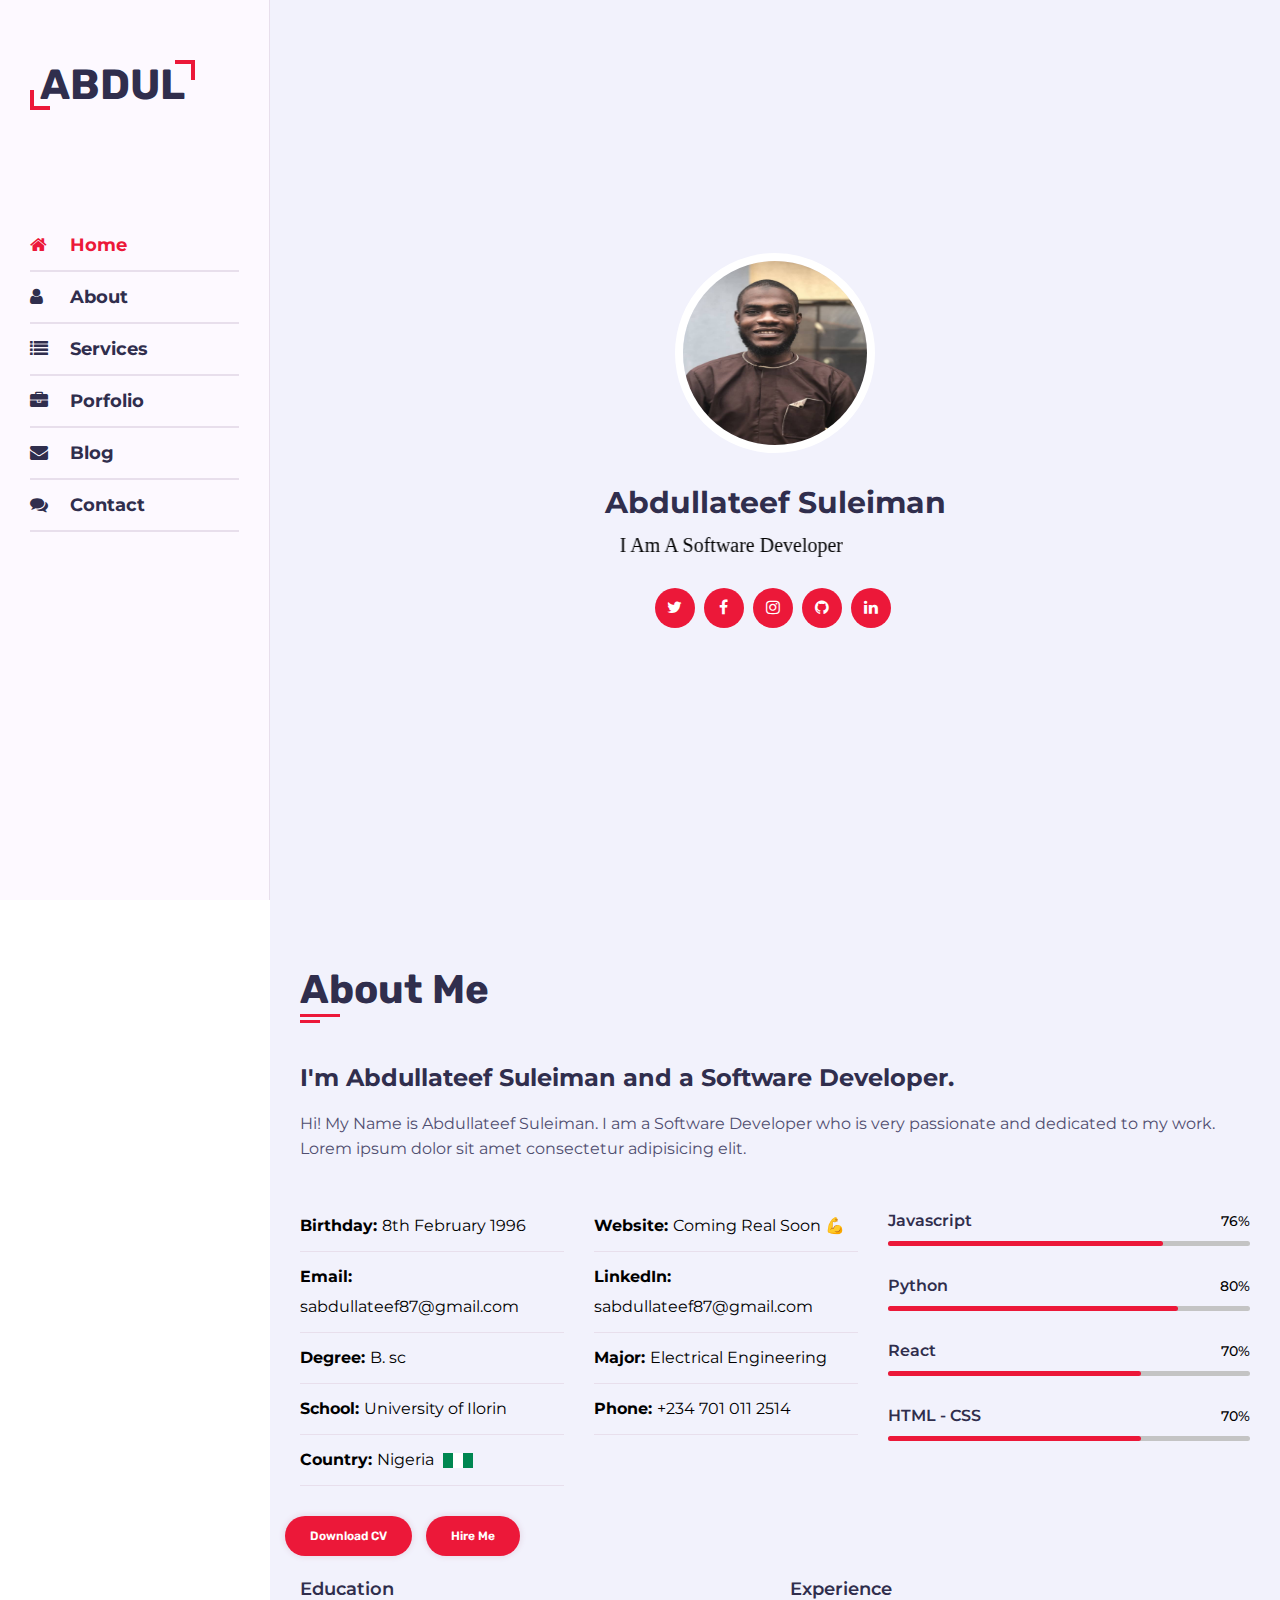
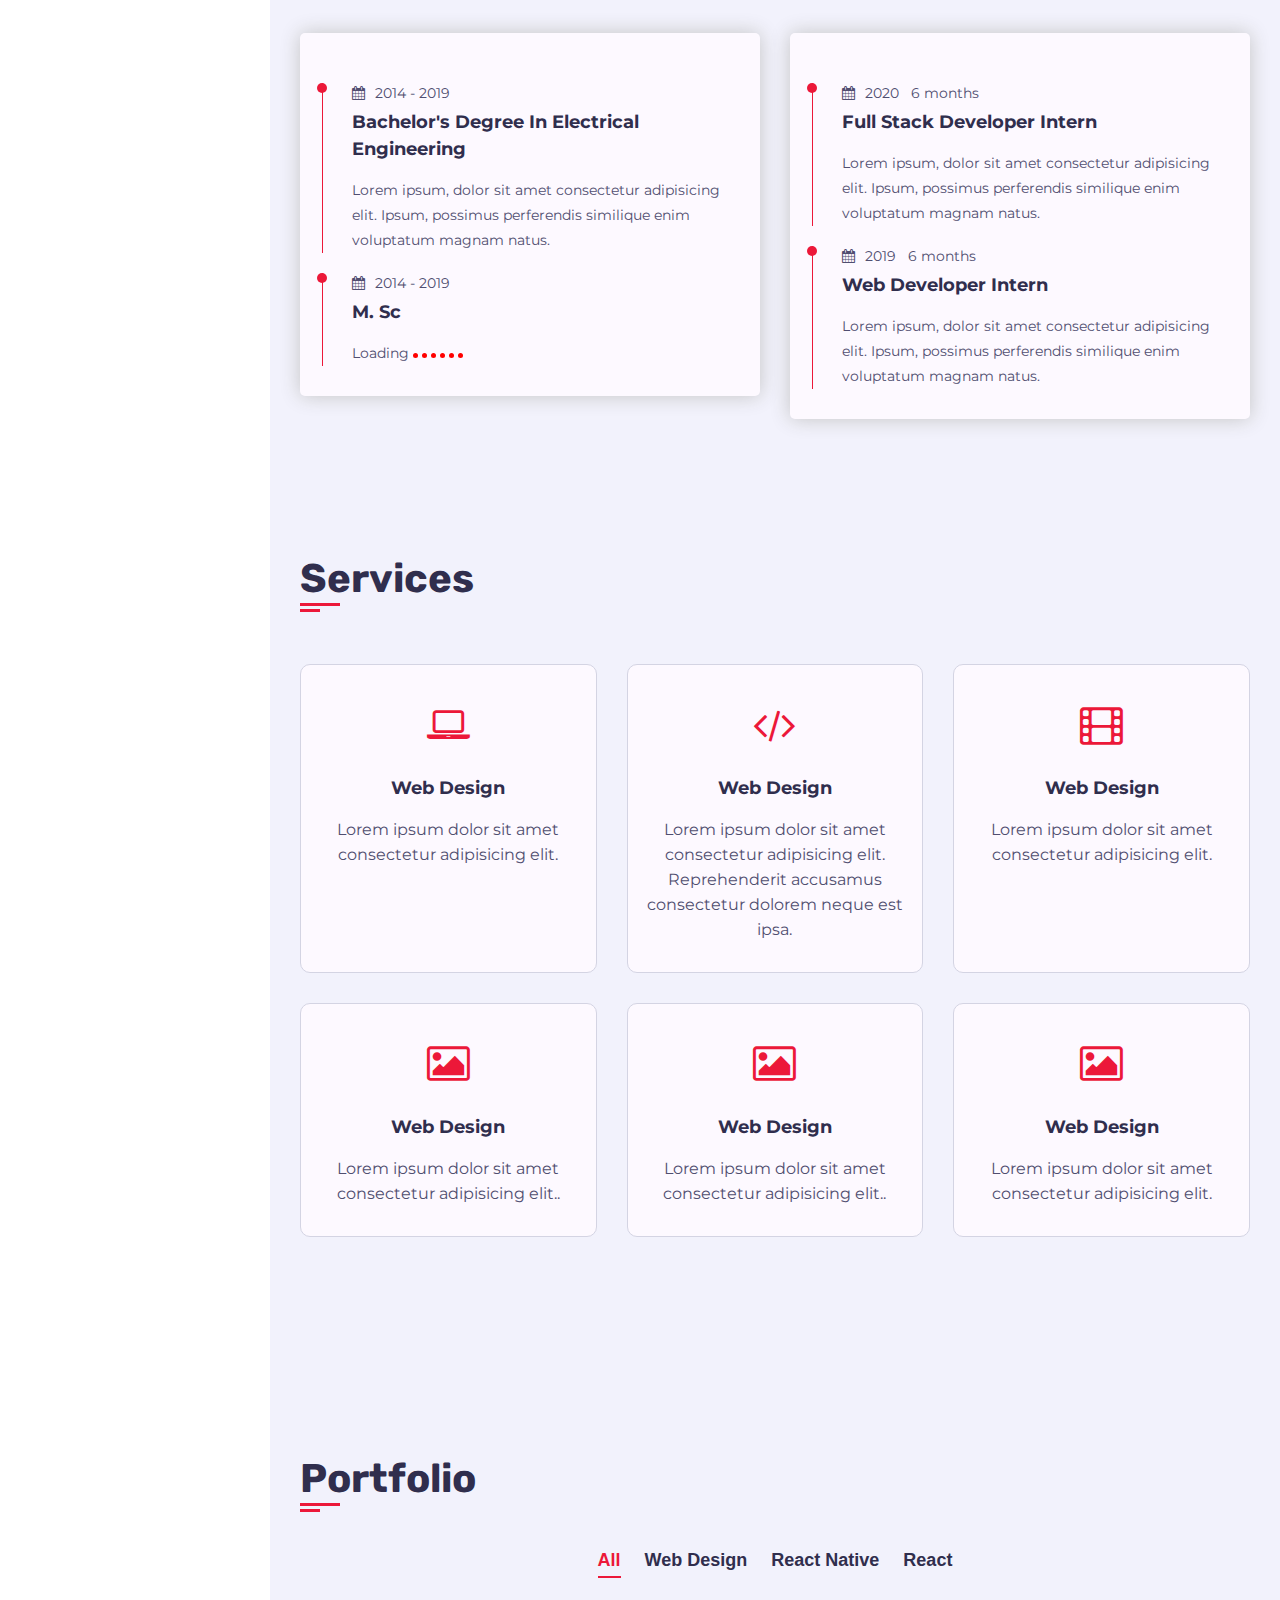
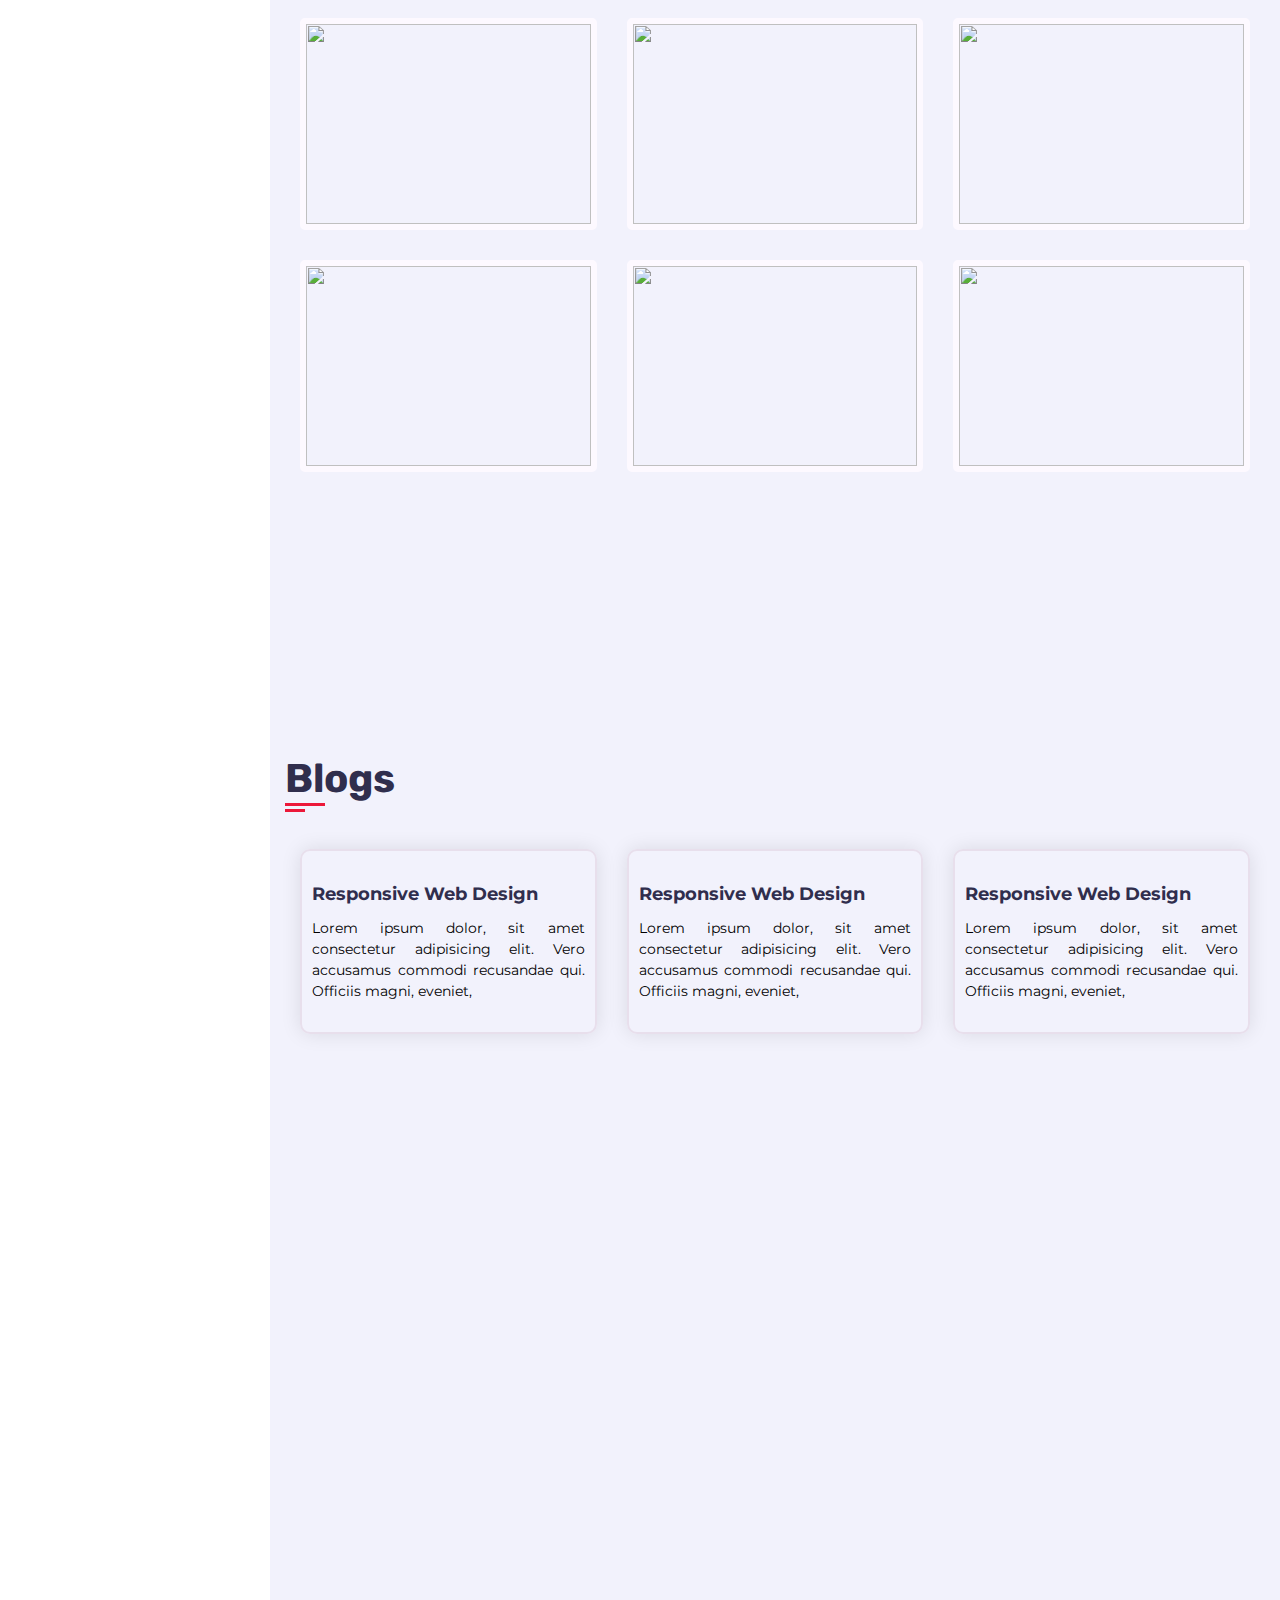
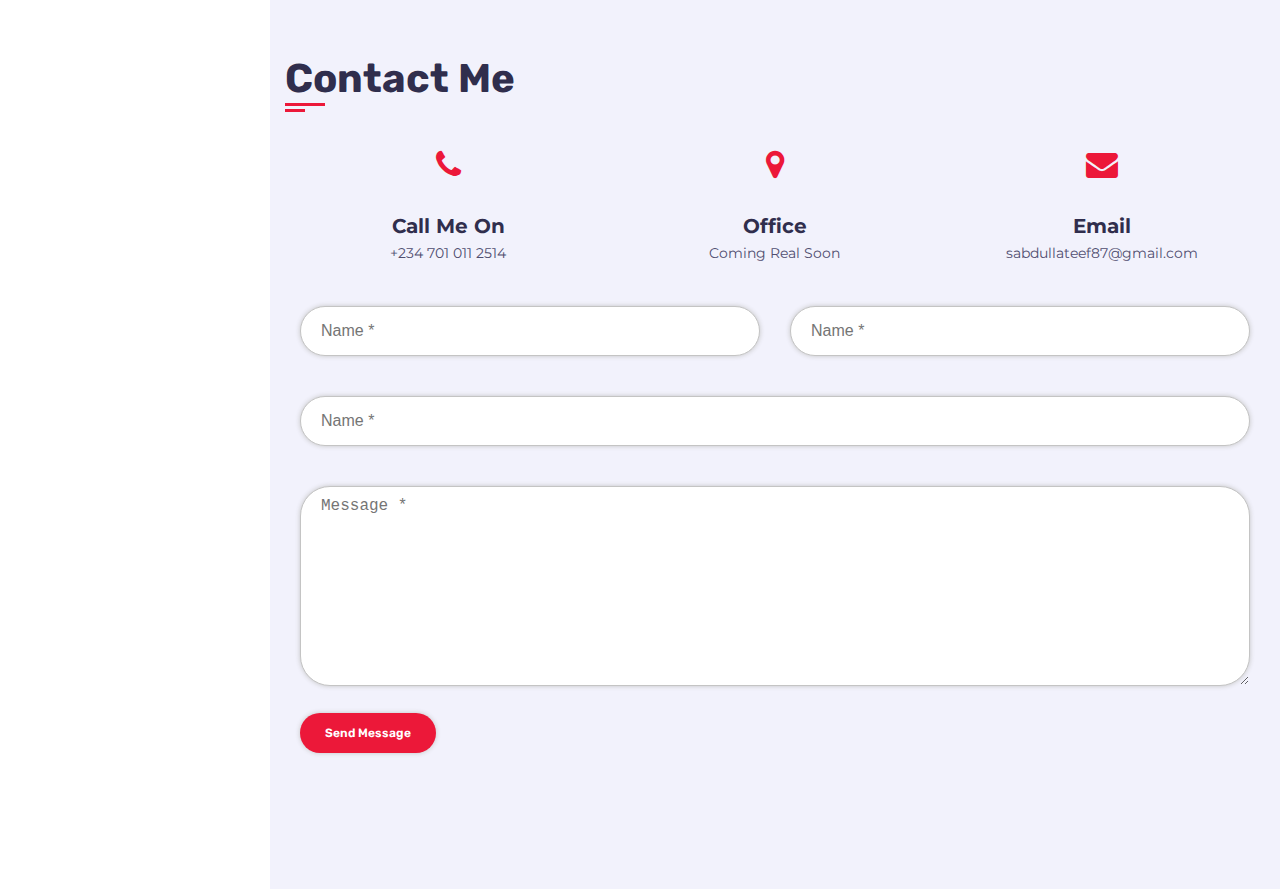
==== commit 2c13927c: "pre submit1" ====
--- a/index.html
+++ b/index.html
@@ -66,7 +66,7 @@
           <div class="before-intro">
             <div class="intro">
               <img
-                src="Images/01-shutterstock_476340928-Irina-Bg.jpg"
+                src="Images/img.jpeg"
                 alt="Suleiman Abdullateef"
               />
               <h1>Abdullateef Suleiman</h1>
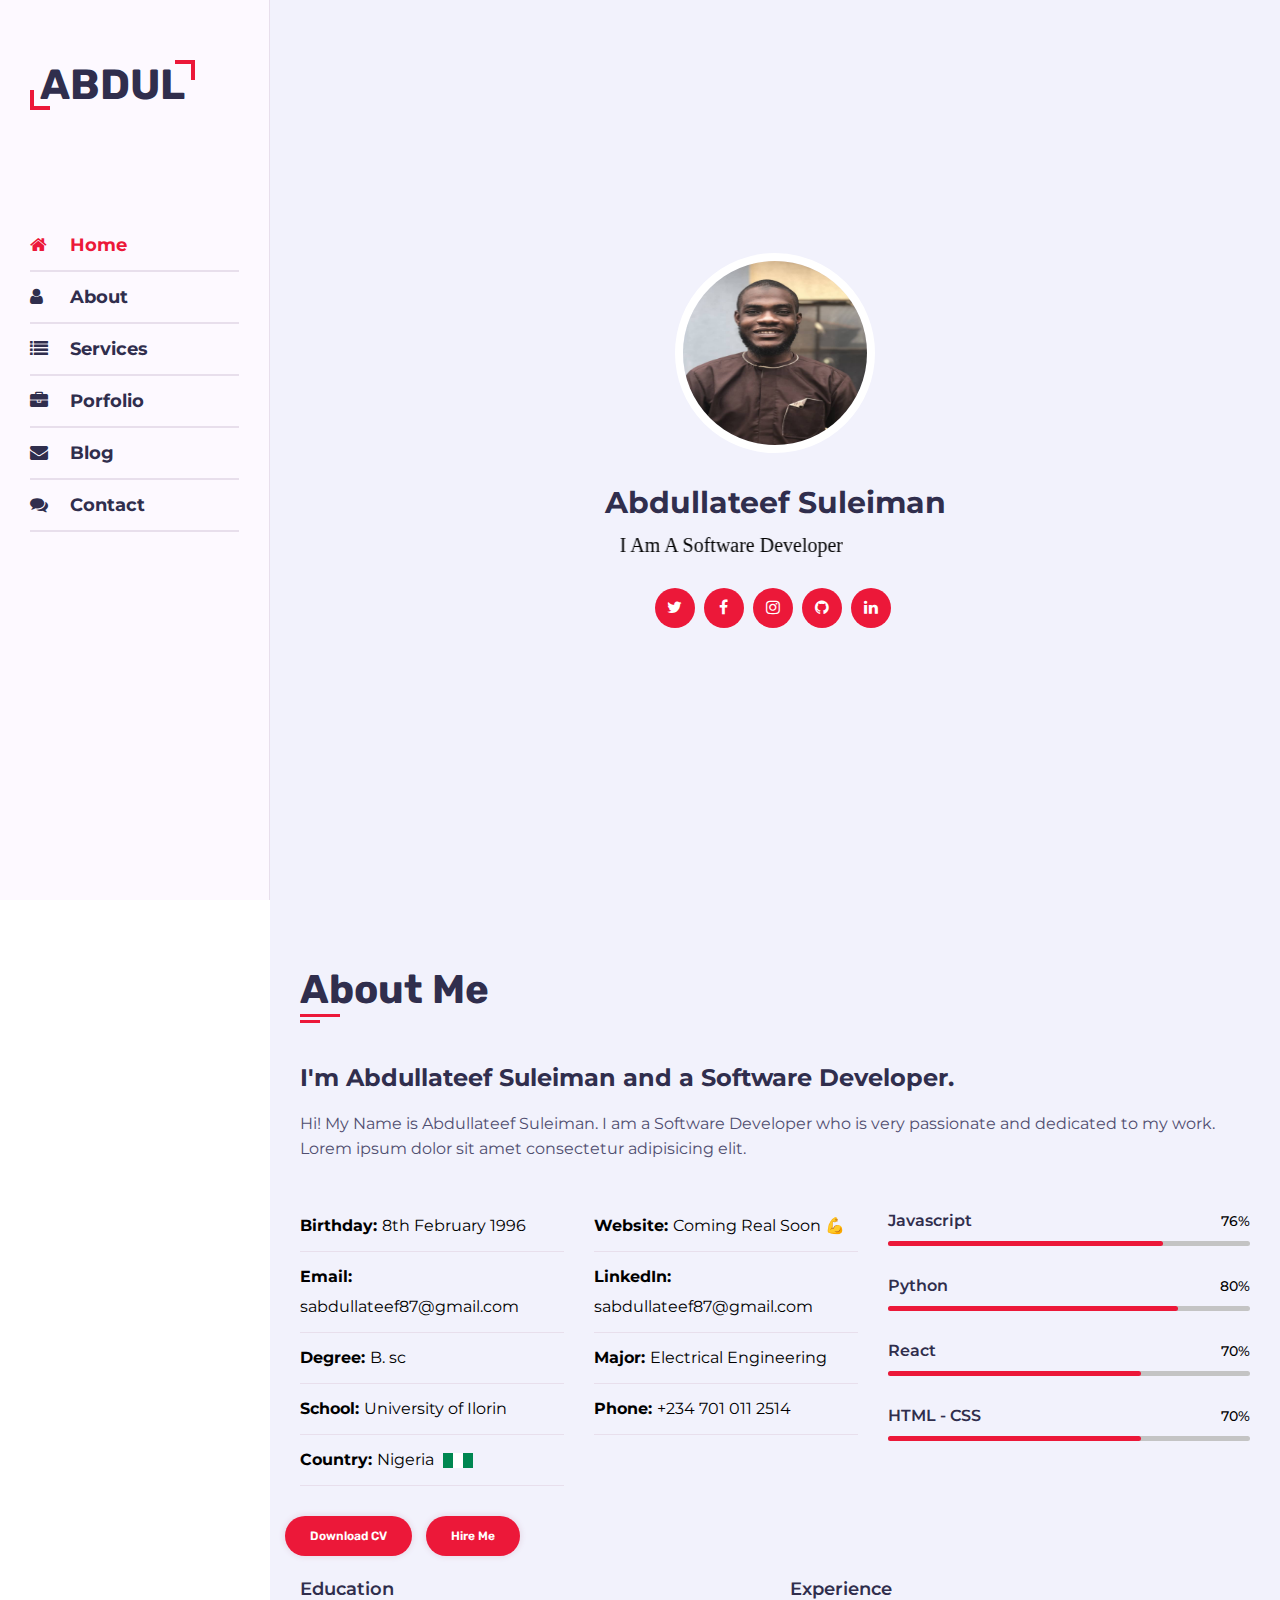
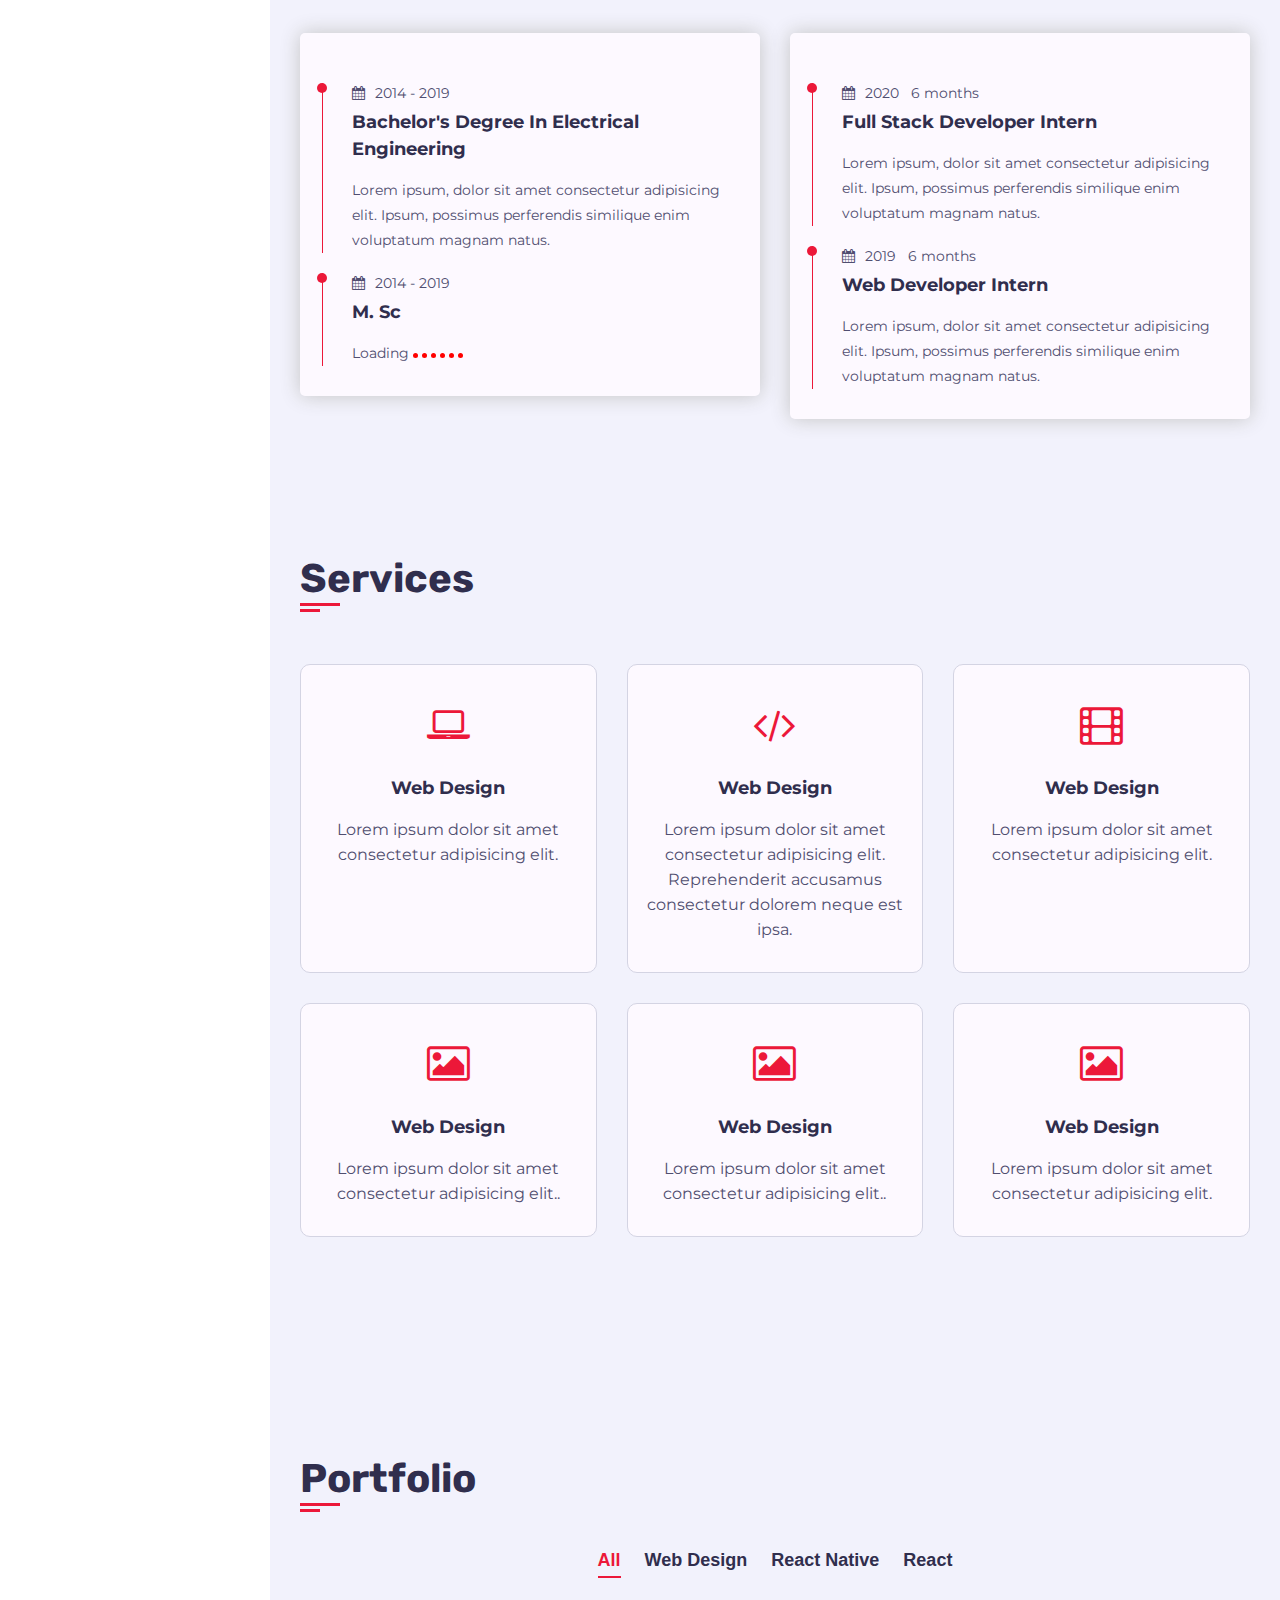
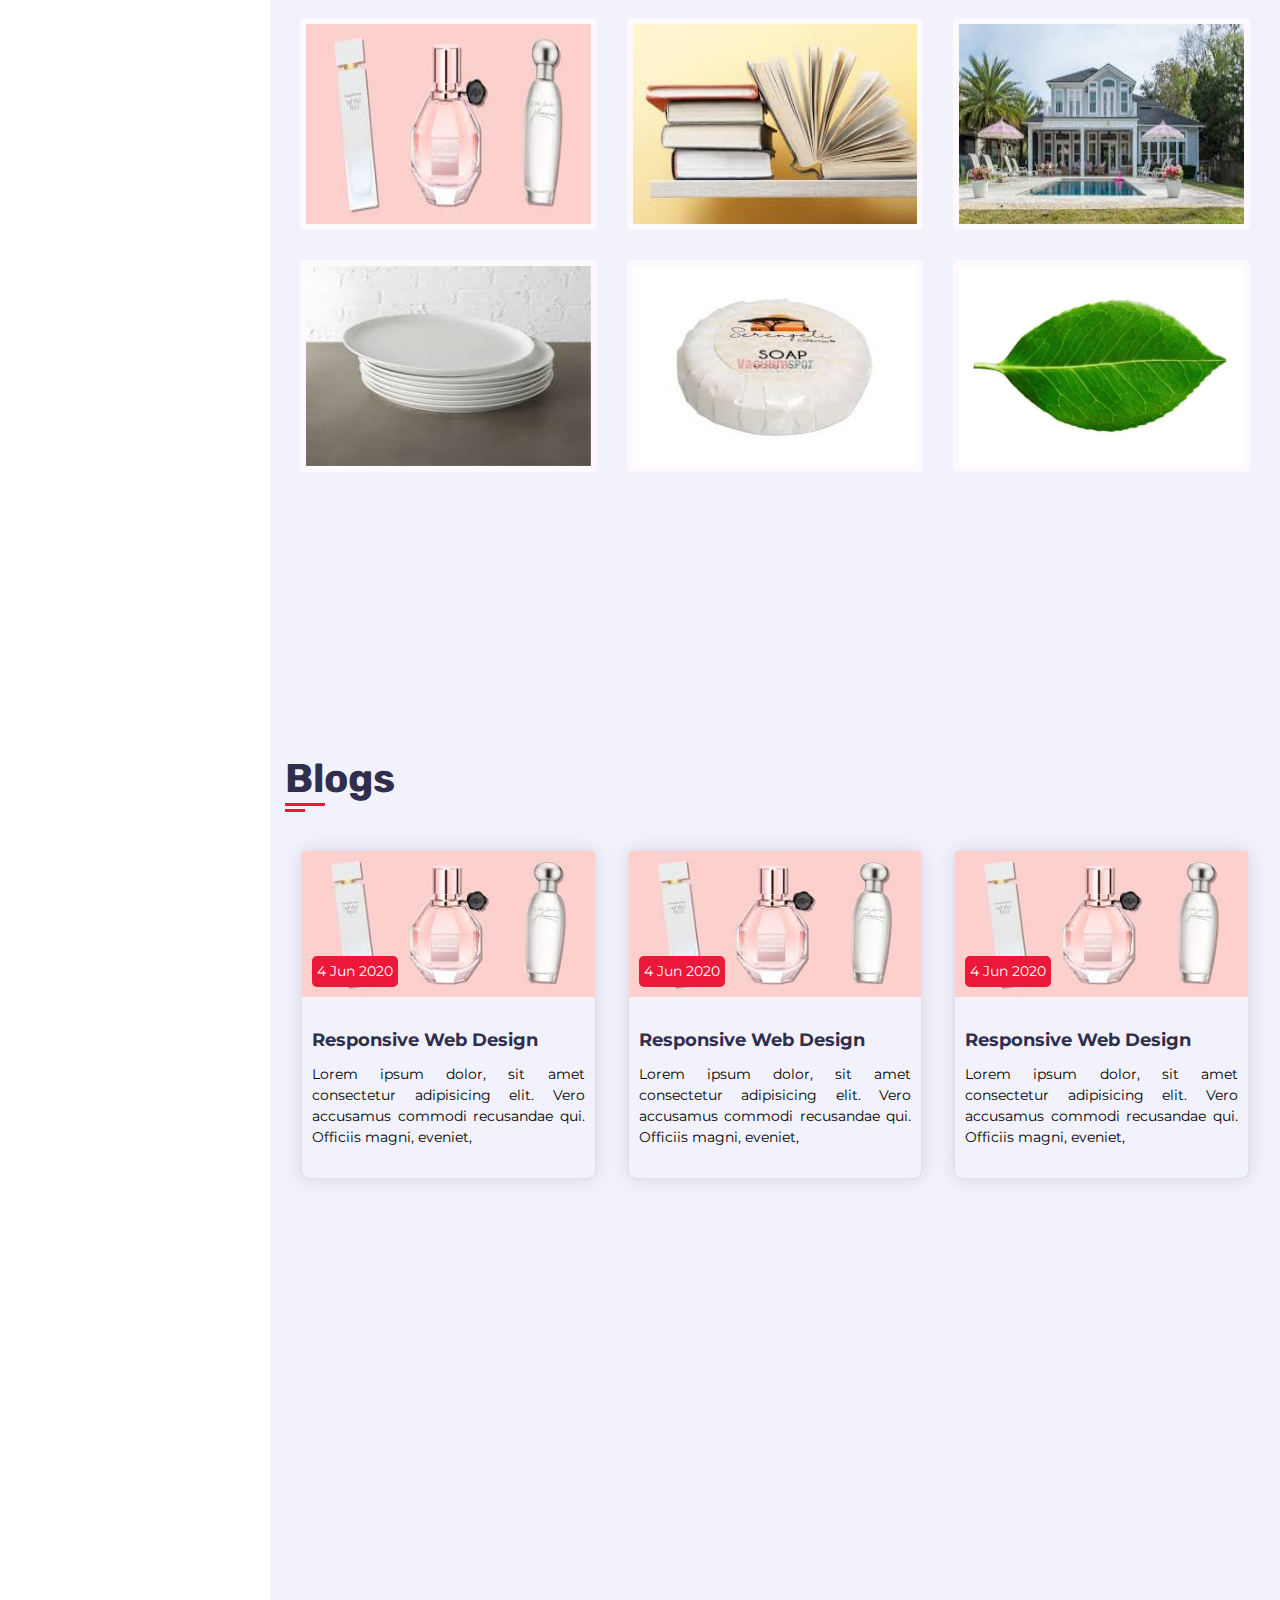
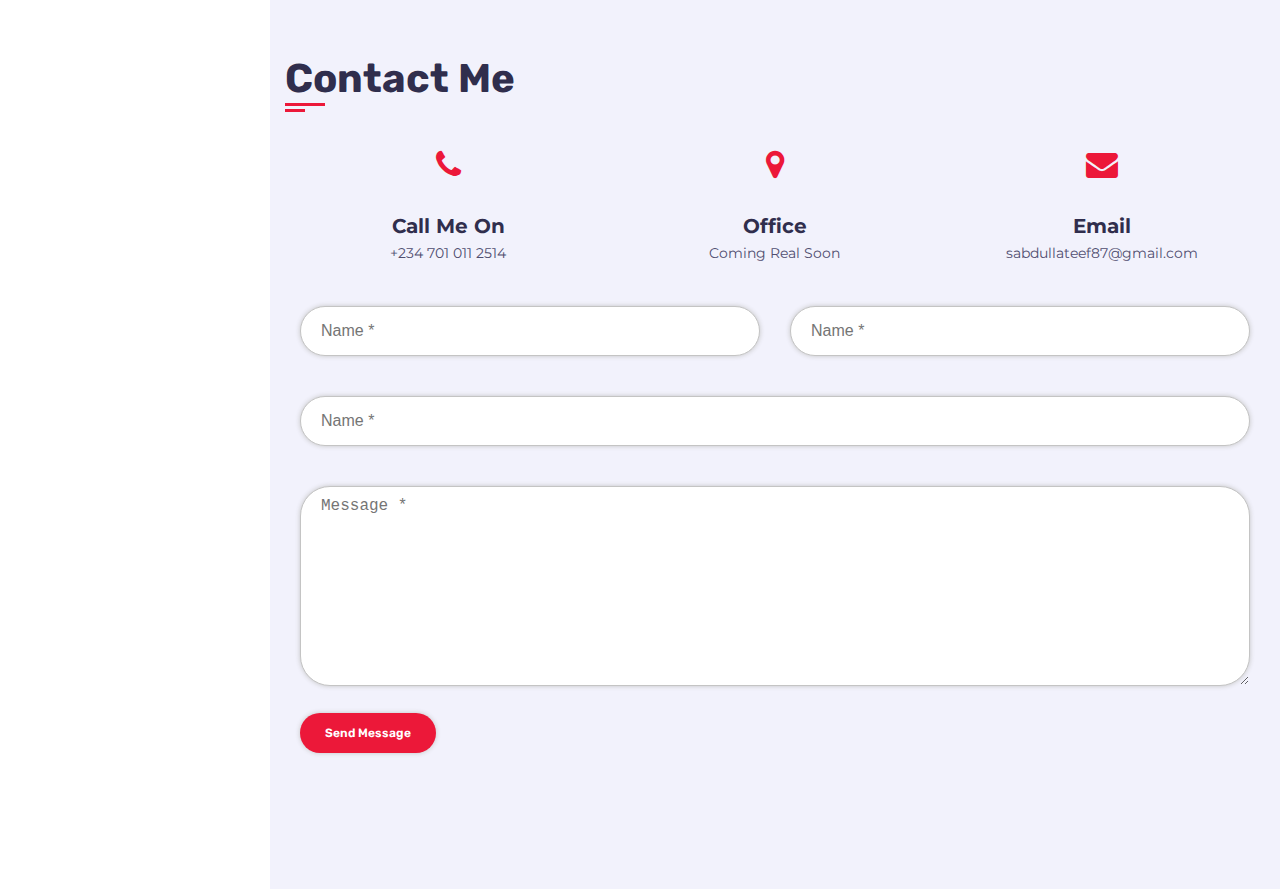
==== commit 3ef5cba4: "images bug fixed" ====
--- a/index.html
+++ b/index.html
@@ -409,7 +409,7 @@
               <div class="portfolio-item padd-15" data-category="web-design">
                 <div class="portfolio-item-inner">
                   <div class="portfolio-img">
-                    <img src="images/1.jpg" alt="">
+                    <img src="Images/1.jpg" alt="">
                   </div>
                   <div class="portfolio-info">
                     <h4>Web Design</h4>
@@ -425,7 +425,7 @@
               <div class="portfolio-item padd-15" data-category="web-design">
                 <div class="portfolio-item-inner">
                   <div class="portfolio-img">
-                    <img src="images/2.jpg" alt="">
+                    <img src="Images/2.jpg" alt="">
                   </div>
                   <div class="portfolio-info">
                     <h4>Web Design</h4>
@@ -441,7 +441,7 @@
               <div class="portfolio-item padd-15" data-category="react">
                 <div class="portfolio-item-inner">
                   <div class="portfolio-img">
-                    <img src="images/3.jpg" alt="">
+                    <img src="Images/3.jpg" alt="">
                   </div>
                   <div class="portfolio-info">
                     <h4>React</h4>
@@ -457,7 +457,7 @@
               <div class="portfolio-item padd-15" data-category="react">
                 <div class="portfolio-item-inner">
                   <div class="portfolio-img">
-                     <img src="images/4.jpg" alt="">
+                     <img src="Images/4.jpg" alt="">
                   </div>
                   <div class="portfolio-info">
                     <h4>React</h4>
@@ -472,7 +472,7 @@
               <div class="portfolio-item padd-15" data-category="react-native">
                 <div class="portfolio-item-inner">
                   <div class="portfolio-img">
-                     <img src="images/5.jpg" alt="">
+                     <img src="Images/5.jpg" alt="">
                   </div>
                   <div class="portfolio-info">
                     <h4>React Native</h4>
@@ -487,7 +487,7 @@
               <div class="portfolio-item padd-15" data-category="react-native">
                 <div class="portfolio-item-inner">
                   <div class="portfolio-img">
-                     <img src="images/6.jpg" alt="">
+                     <img src="Images/6.jpg" alt="">
                   </div>
                   <div class="portfolio-info">
                     <h4>React Native</h4>
@@ -517,7 +517,7 @@
               <div class="blog-item  padd-15">
                 <div class="blog-item-inner">
                   <div class="blog-img">
-                    <img src="images/1.jpg" alt="">
+                    <img src="Images/1.jpg" alt="">
                     <div class="blog-date">
                       4 Jun 2020
                     </div>
@@ -539,7 +539,7 @@
               <div class="blog-item padd-15">
                 <div class="blog-item-inner">
                   <div class="blog-img">
-                    <img src="images/1.jpg" alt="">
+                    <img src="Images/1.jpg" alt="">
                     <div class="blog-date">
                       4 Jun 2020
                     </div>
@@ -561,7 +561,7 @@
               <div class="blog-item  padd-15">
                 <div class="blog-item-inner">
                   <div class="blog-img">
-                    <img src="images/1.jpg" alt="">
+                    <img src="Images/1.jpg" alt="">
                     <div class="blog-date">
                       4 Jun 2020
                     </div>
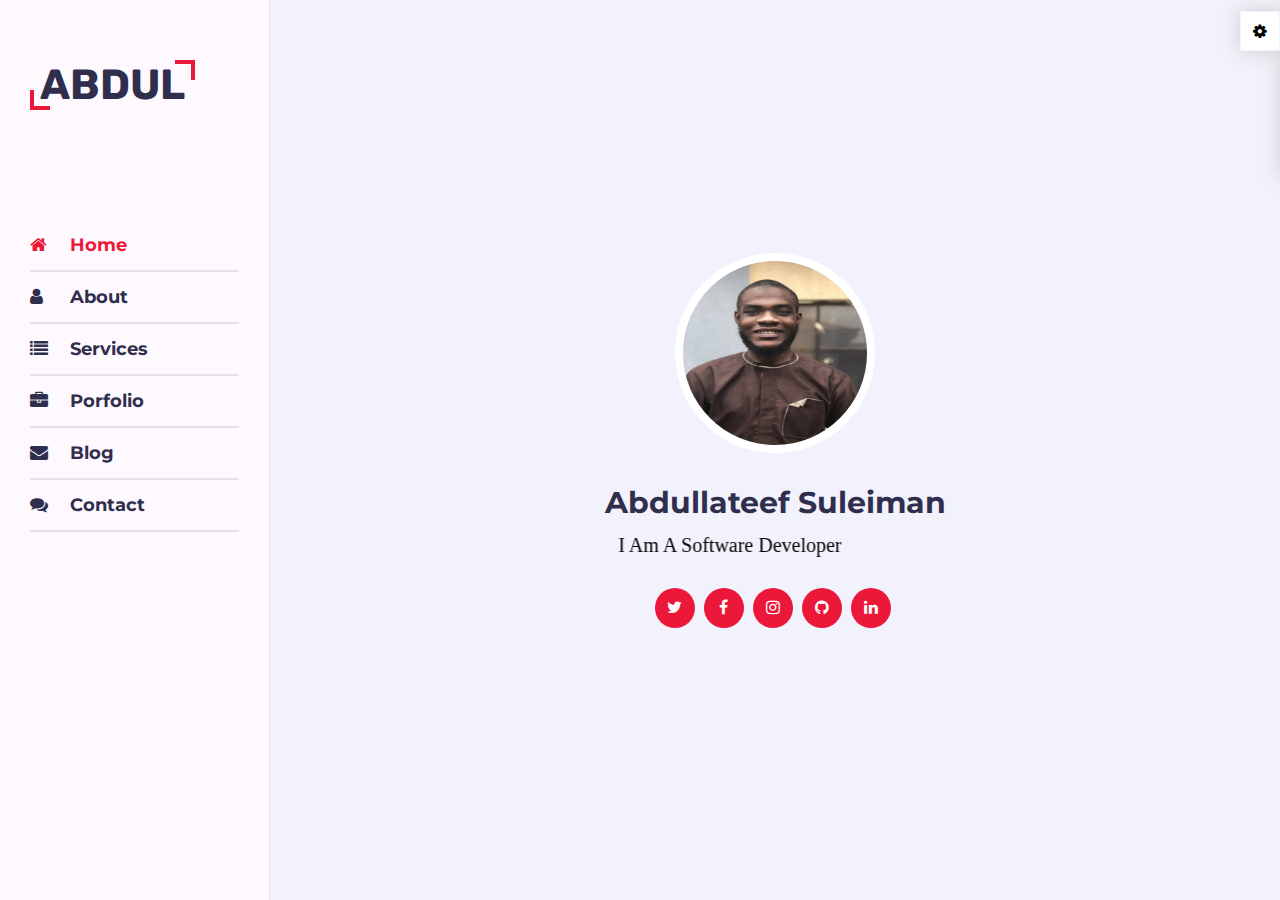
==== commit 3095df29: "soon finished" ====
--- a/index.html
+++ b/index.html
@@ -7,11 +7,18 @@
   <head>
     <meta charset="utf-8" />
     <meta http-equiv="X-UA-Compatible" content="IE=edge" />
-    <title>Abdullateef Suleimanp</title>
+    <title>Abdullateef Suleiman Adeiza</title>
     <meta name="description" content="" />
     <meta name="viewport" content="width=device-width, initial-scale=1" />
-    <link rel="stylesheet" href="CSS/styles.css" type="text/css" />
-    <link rel="stylesheet" href="CSS/pink.css" type="text/css" />
+    <link rel="stylesheet"  href="CSS/styles.css" type="text/css" />
+    <link rel="stylesheet" href="CSS/styleSwitcher.css" type="text/css" />
+    <link rel="stylesheet"  href="CSS/pink.css" type="text/css" />
+     
+    <link rel="stylesheet" class="altername-style" tag="pink" href="CSS/pink.css" type="text/css" disabled/>
+    <link rel="stylesheet" class="altername-style" tag="orange" href="CSS/orange.css" type="text/css" disabled />
+    <link rel="stylesheet" class="altername-style" tag="blue" href="CSS/blue.css" type="text/css" disabled/>
+    <link rel="stylesheet" class="altername-style" tag="green"  href="CSS/green.css" type="text/css" disabled />
+    <link rel="stylesheet" class="altername-style" tag="yellow" href="CSS/yellow.css" type="text/css" disabled/>
   </head>
   <body>
     <!--[if lt IE 7]>
@@ -37,23 +44,23 @@
         <!-- Nav -->
         <ul class="nav">
           <li>
-            <a href="#" class="active"><i class="fa fa-home"></i>Home</a>
+            <a href="#home" title="home" class="active"><i class="fa fa-home"></i>Home</a>
           </li>
           <li>
-            <a href="#"><i class="fa fa-user"></i>About</a>
+            <a href="#about"title="about" ><i class="fa fa-user"></i>About</a>
           </li>
 
           <li>
-            <a href="#"><i class="fa fa-list"></i>Services</a>
+            <a href="#services" title="services" ><i class="fa fa-list"></i>Services</a>
           </li>
           <li>
-            <a href="#"><i class="fa fa-briefcase"></i>Porfolio</a>
+            <a href="#portfolio" title="portfolio "><i class="fa fa-briefcase"></i>Porfolio</a>
           </li>
           <li>
-            <a href="#"><i class="fa fa-envelope"></i>Blog</a>
+            <a href="#blog" title="blog"><i class="fa fa-envelope"></i>Blog</a>
           </li>
           <li>
-            <a href="#"><i class="fa fa-comments"></i>Contact</a>
+            <a href="#contact" title="contact"><i class="fa fa-comments"></i>Contact</a>
           </li>
         </ul>
       </div>
@@ -62,7 +69,7 @@
       <!-- Main Content -->
       <div class="main-content">
         <!-- home sections -->
-        <section class="home section">
+        <section class="home section active" id="home">
           <div class="before-intro">
             <div class="intro">
               <img
@@ -92,7 +99,7 @@
         <!-- end of home sections -->
 
         <!-- About section starts -->
-        <section class="about section">
+        <section class="about section" id="about">
           <div class="container">
             <div class="row">
               <div class="section-title padd-15">
@@ -304,7 +311,7 @@
         <!-- end About sections -->
 
         <!-- services section -->
-        <section class="services section">
+        <section class="services section" id="services">
 
           <div class="container">
             <div class="row">
@@ -384,7 +391,7 @@
 
 
         <!-- portfolio section  -->
-        <section class="portfolio section">
+        <section class="portfolio section" id="portfolio">
           <div class="container">
             <div class="row">
               <div class="section-title padd-15">
@@ -504,7 +511,7 @@
         <!-- end of portfolio section  -->
 
         <!-- blog section  -->
-        <section class="blog section">
+        <section class="blog section" id="blog">
           <div class="container">
             <div class="row">
               <div class="section-title">
@@ -586,7 +593,7 @@
         <!-- end of blog section  -->
 
         <!-- contact section  -->
-        <section class="contact section">
+        <section class="contact section" id="contact">
           <div class="container"> 
             <div class="row">
               <div class="section-title">
@@ -676,6 +683,35 @@
             </div>
           </div>
 
+
+          <!-- style switcher  -->
+          <div class="style-switcher open">
+            <div class="switcher-icon">
+              <i class="fa fa-cog fa-spin"></i>
+            </div>
+            <h5>Style Switcher</h5>
+            <ul>
+              <li><a href="#" title="pink" style="background-color: #ec1839;" onclick="setActiveStyle('pink')"></a></li>
+              <li><a href="#" title="blue" style="background-color: #2196f3;" onclick="setActiveStyle('blue')"></a></li>
+              <li><a href="#" title="orange" style="background-color: #fa5b0f;" onclick="setActiveStyle('orange')"></a></li>
+              <li><a href="#" title="yellow" style="background-color: #ffb400;" onclick="setActiveStyle('yellow')"></a></li>
+              <li><a href="#" title="green" style="background-color: #72b626;" onclick="setActiveStyle('green')"></a></li>
+            </ul>
+
+            <h5>Body Skin</h5>
+            <div>
+              <label for="">
+                <input type="radio" class="body-skin" name="body-style" value="light">
+                Light
+              </label> 
+              <label for="">
+                <input type="radio" class="body-skin" name="body-style" value="dark">
+                Dark
+              </label> 
+            </div>
+            </div>
+
     <script src="JS/script.js" async defer></script>
+    <script src="JS/styleSwitcher.js"></script>
   </body>
 </html>
--- a/CSS/styles.css
+++ b/CSS/styles.css
@@ -7,6 +7,7 @@
   line-height: 1.5;
   font-family: "Montserrat", sans-serif;
   font-weight: 400;
+  
 }
 * {
   margin: 0;
@@ -25,10 +26,36 @@
   min-height: 100vh;
   display: block;
   padding: 0 30px;
+  position: fixed;
+  left: 270px;
+  top: 0;
+  bottom: 0;
+  right: 0;
+  z-index: 0;
+  opacity: 1;
+  
+  overflow-y: auto;
+  overflow-x: hidden;
+  /* background-color: black; */
+  /* color: white !important; */
+}
+.section.active{
+  animation: slideInLeft 0.5s ease;
+  opacity: 1;
+  z-index: 2;
+}
+@keyframes slideInLeft{
+  0%{
+    transform: translateY(100%);
+  }
+  100%{
+    transform: translateY(0%);
+  }
 }
 .section .container {
   padding-top: 60px;
   padding-bottom: 70px;
+  transition: all 0.5s ease;
 }
 .section-title {
   /* background-color: red; */
@@ -73,9 +100,9 @@
   padding-left: 15px;
   padding-right: 15px;
 }
-.main-content {
+/* .main-content {
   padding-left: 270px;
-}
+} */
 .container {
   max-width: 1100px;
   /* background-color: red; */
@@ -92,6 +119,11 @@
   z-index: 10;
   border-right: 1px solid #e8dfec;
   padding: 30px;
+  transition: all 1s ease;
+}
+
+.aside.open{
+  left: 0px;
 }
 .aside .logo {
   padding: 30px 0;
@@ -196,6 +228,7 @@
   left: 0;
   top: 6px;
 }
+
 .aside .nav li {
   display: block;
   border-bottom: 2px solid #e8dfec;
@@ -935,6 +968,14 @@
   .aside {
     left: -270px;
   }
+  .section{
+    left: 0;
+  }
+  .aside .nav-toggler{
+    display: flex;
+    left: 10px;
+    top: 5px;
+  }
   .main-content {
     padding-left: 0px;
   }
--- a/CSS/styleSwitcher.css
+++ b/CSS/styleSwitcher.css
@@ -0,0 +1,65 @@
+.style-switcher {
+  position: fixed;
+  top: 10px;
+  right: -204px;
+  z-index: 1000;
+  border: 1px solid #fdf9ff;
+  padding: 0 10px;
+  background-color: #fdf9ff;
+  box-shadow: 0 0 20px #ccc;
+  min-height: 100px;
+  transform: translateX(-100%);
+  transition: all 1s ease;
+}
+.style-switcher.open {
+  transform: translateX(0%);
+}
+
+.style-switcher h5 {
+  font-size: 16px;
+  font-weight: 700;
+  line-height: 40px;
+  text-align: center;
+  border-bottom: 1px solid #f2f2fc;
+  margin-bottom: 10px;
+}
+
+.style-switcher ul {
+  list-style: none;
+}
+.style-switcher ul li {
+  display: inline-block;
+  margin-bottom: 2px;
+}
+
+.style-switcher ul li a {
+  width: 30px;
+  height: 30px;
+  display: inline-block;
+  margin-right: 3px;
+  border-radius: 50%;
+}
+.style-switcher .switcher-icon {
+  width: 40px;
+  height: 40px;
+  background-color: #ffffff;
+  text-align: center;
+  line-height: 40px;
+  position: absolute;
+  left: -42px;
+  top: 0;
+  border: 1px solid #f2f2fc;
+  box-shadow: 0 0 20px #ccc;
+}
+.style-switcher div {
+  text-align: center;
+}
+.style-switcher label {
+  font-size: 10px;
+  margin-right: 10px;
+  font-weight: 700;
+}
+.style-switcher input {
+  width: 10px;
+  height: 10px;
+}
--- a/CSS/orange.css
+++ b/CSS/orange.css
@@ -0,0 +1,45 @@
+
+
+.portfolio .portfolio-filter button.active,
+.contact .contact-info-item .icon .fa,
+.lightbox .lightbox-controls .next .fa,
+.lightbox .lightbox-controls .prev .fa,
+.portfolio .portfolio-item .portfolio-info .icon .fa,
+.services .service-item-inner .icon .fa,
+.aside .nav li a:not(.active):hover,
+.aside .nav li a.active {
+  color: #fa5b0f;
+}
+
+
+
+.btn,
+.blog .blog-item .blog-item-inner .blog-img .blog-date,
+
+.services .service-item-inner:hover .icon .fa,
+.about .about-content .timeline .circle-dot,
+.about .about-content .timeline-item::before,
+.about .about-content .skills .skill-item .progress .progress-in,
+.about .about-content .personal-info .buttons a.btn,
+.home .intro .social-links a,
+.aside .nav-toggler span::after,
+.aside .nav-toggler span::before,
+.aside .nav-toggler span,
+.section-title h1::after,
+.section-title h1::before {
+  background-color: #fa5b0f;
+}
+
+.aside .logo a::before{
+  border-bottom: 4px solid #fa5b0f;
+  border-left: 4px solid #fa5b0f;
+}
+
+.aside .logo a::after {
+  border-top: 4px solid #fa5b0f;
+  border-right: 4px solid #fa5b0f;
+}
+
+.portfolio .portfolio-filter button.active {
+  border-bottom: 2px solid #fa5b0f;
+}
--- a/CSS/blue.css
+++ b/CSS/blue.css
@@ -0,0 +1,44 @@
+
+
+.portfolio .portfolio-filter button.active,
+.contact .contact-info-item .icon .fa,
+.lightbox .lightbox-controls .next .fa,
+.lightbox .lightbox-controls .prev .fa,
+.portfolio .portfolio-item .portfolio-info .icon .fa,
+.services .service-item-inner .icon .fa,
+.aside .nav li a:not(.active):hover,
+.aside .nav li a.active {
+  color: #2196f3;
+}
+
+
+
+.btn,
+.blog .blog-item .blog-item-inner .blog-img .blog-date,
+.services .service-item-inner:hover .icon .fa,
+.about .about-content .timeline .circle-dot,
+.about .about-content .timeline-item::before,
+.about .about-content .skills .skill-item .progress .progress-in,
+.about .about-content .personal-info .buttons a.btn,
+.home .intro .social-links a,
+.aside .nav-toggler span::after,
+.aside .nav-toggler span::before,
+.aside .nav-toggler span,
+.section-title h1::after,
+.section-title h1::before {
+  background-color: #2196f3;
+}
+
+.aside .logo a::before{
+  border-bottom: 4px solid #2196f3;
+  border-left: 4px solid #2196f3;
+}
+
+.aside .logo a::after {
+  border-top: 4px solid #2196f3;
+  border-right: 4px solid #2196f3;
+}
+
+.portfolio .portfolio-filter button.active {
+  border-bottom: 2px solid #2196f3;
+}
--- a/CSS/green.css
+++ b/CSS/green.css
@@ -0,0 +1,41 @@
+.portfolio .portfolio-filter button.active,
+.contact .contact-info-item .icon .fa,
+.lightbox .lightbox-controls .next .fa,
+.lightbox .lightbox-controls .prev .fa,
+.portfolio .portfolio-item .portfolio-info .icon .fa,
+.services .service-item-inner .icon .fa,
+.aside .nav li a:not(.active):hover,
+.aside .nav li a.active {
+  color: #72b626;
+}
+
+.btn,
+.blog .blog-item .blog-item-inner .blog-img .blog-date,
+/* .portfolio .portfolio-filter button.active, */
+.services .service-item-inner:hover .icon .fa,
+.about .about-content .timeline .circle-dot,
+.about .about-content .timeline-item::before,
+.about .about-content .skills .skill-item .progress .progress-in,
+.about .about-content .personal-info .buttons a.btn,
+.home .intro .social-links a,
+.aside .nav-toggler span::after,
+.aside .nav-toggler span::before,
+.aside .nav-toggler span,
+.section-title h1::after,
+.section-title h1::before {
+  background-color: #72b626;
+}
+
+.aside .logo a::before {
+  border-bottom: 4px solid #72b626;
+  border-left: 4px solid #72b626;
+}
+
+.aside .logo a::after {
+  border-top: 4px solid #72b626;
+  border-right: 4px solid #72b626;
+}
+
+.portfolio .portfolio-filter button.active {
+  border-bottom: 2px solid #72b626;
+}
--- a/CSS/yellow.css
+++ b/CSS/yellow.css
@@ -0,0 +1,40 @@
+.portfolio .portfolio-filter button.active,
+.contact .contact-info-item .icon .fa,
+.lightbox .lightbox-controls .next .fa,
+.lightbox .lightbox-controls .prev .fa,
+.portfolio .portfolio-item .portfolio-info .icon .fa,
+.services .service-item-inner .icon .fa,
+.aside .nav li a:not(.active):hover,
+.aside .nav li a.active {
+  color: #ffb400;
+}
+
+.btn,
+.blog .blog-item .blog-item-inner .blog-img .blog-date,
+.services .service-item-inner:hover .icon .fa,
+.about .about-content .timeline .circle-dot,
+.about .about-content .timeline-item::before,
+.about .about-content .skills .skill-item .progress .progress-in,
+.about .about-content .personal-info .buttons a.btn,
+.home .intro .social-links a,
+.aside .nav-toggler span::after,
+.aside .nav-toggler span::before,
+.aside .nav-toggler span,
+.section-title h1::after,
+.section-title h1::before {
+  background-color: #ffb400;
+}
+
+.aside .logo a::before {
+  border-bottom: 4px solid #ffb400;
+  border-left: 4px solid #ffb400;
+}
+
+.aside .logo a::after {
+  border-top: 4px solid #ffb400;
+  border-right: 4px solid #ffb400;
+}
+
+.portfolio .portfolio-filter button.active {
+  border-bottom: 2px solid #ffb400;
+}
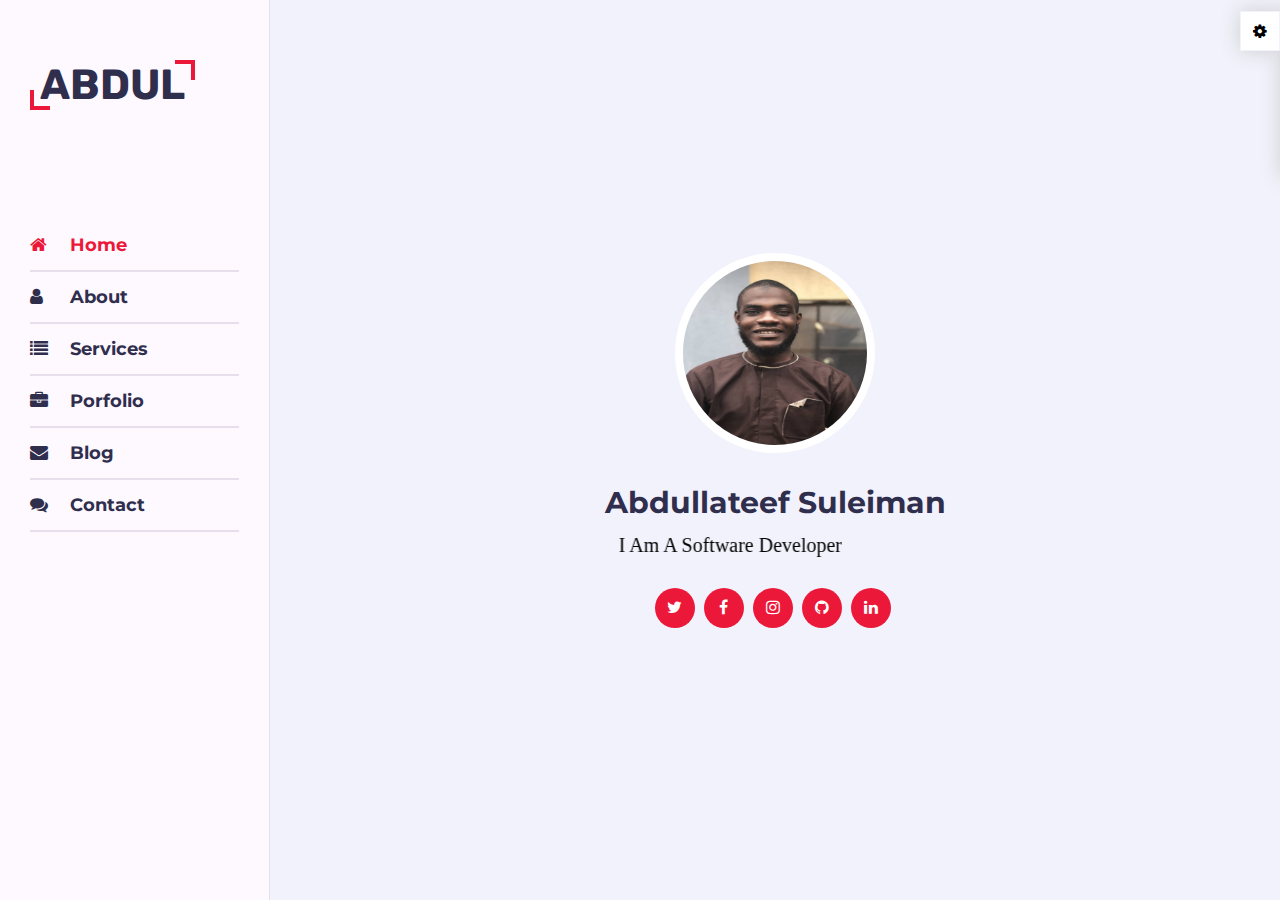
==== commit c0b89d54: "new commit" ====
--- a/index.html
+++ b/index.html
@@ -122,9 +122,9 @@
                 <div class="row">
                   <div class="personal-info padd-15">
                     <div class="row">
-                      <div class="info-item padd-15">
+                      <!-- <div class="info-item padd-15">
                         <p>Birthday: <span> 8th February 1996</span></p>
-                      </div>
+                      </div> -->
                       <div class="info-item padd-15">
                         <p>
                           Website:
--- a/CSS/styles.css
+++ b/CSS/styles.css
@@ -8,6 +8,9 @@
   font-family: "Montserrat", sans-serif;
   font-weight: 400;
   
+}
+.background-dark{
+  background-color: #504e70;
 }
 * {
   margin: 0;
@@ -967,14 +970,24 @@
 @media (max-width: 1062px) {
   .aside {
     left: -270px;
-  }
+    
+  }
+  
   .section{
     left: 0;
+    position: relative;
+    display: flex;
+    
   }
   .aside .nav-toggler{
     display: flex;
     left: 10px;
-    top: 5px;
+    top:10px;
+    transition: all 1s ease;
+    
+  }
+  .aside .nav-toggler.shift-me{
+    left: 275px;
   }
   .main-content {
     padding-left: 0px;
